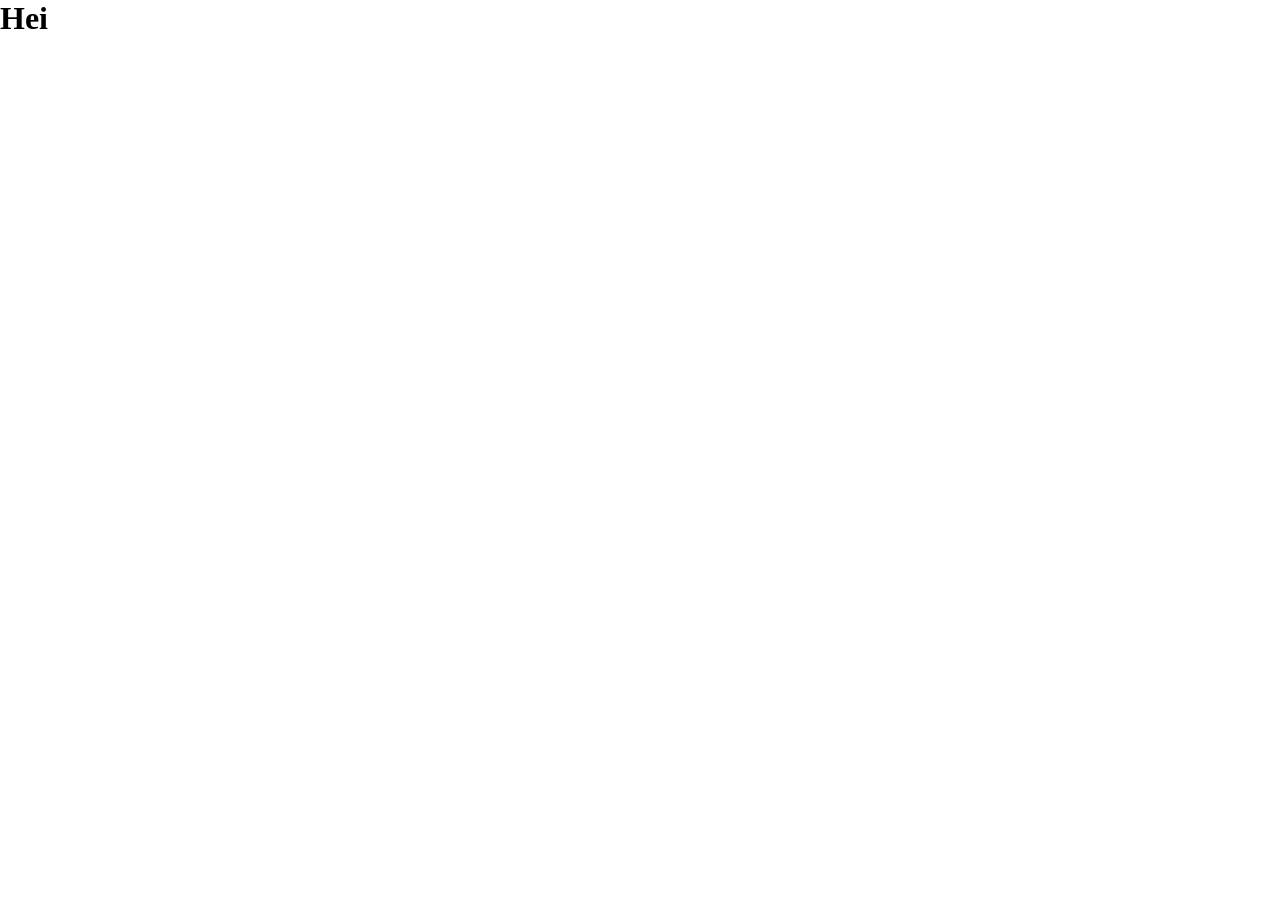
==== index.html @ 4b33e124 "humble beginnings" ====
<!DOCTYPE html>
<html lang="en">

<head>
    <meta charset="UTF-8">
    <meta name="viewport" content="width=device-width, initial-scale=1.0">
    <title>Document</title>

    <link rel="stylesheet" href="style.css">
</head>

<body>
    <h1>Hei</h1>

    <script src="Index-script.js"></script>
</body>

</html>
---- style.css ----
* {
    margin: 0;
    padding: 0;
    box-sizing: border-box;
}

img {
    width: 100%;
    display: block;
}
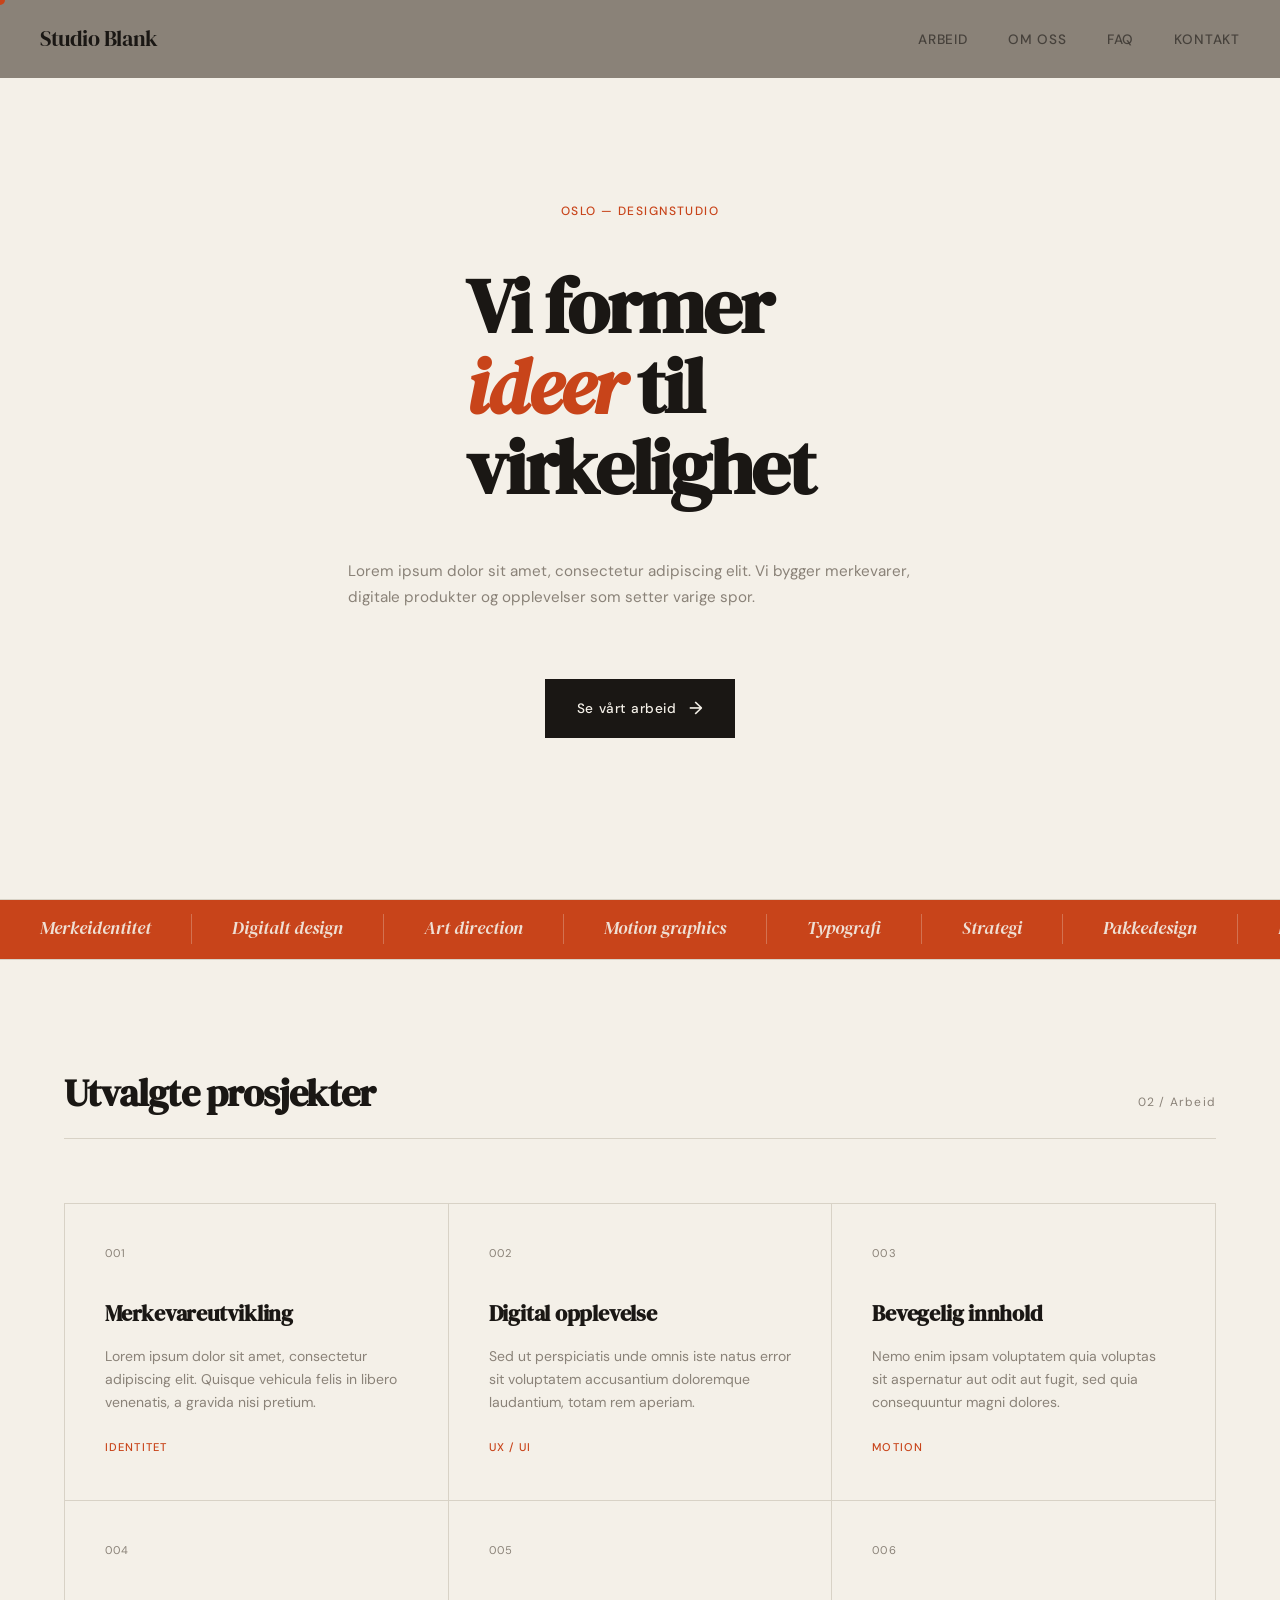
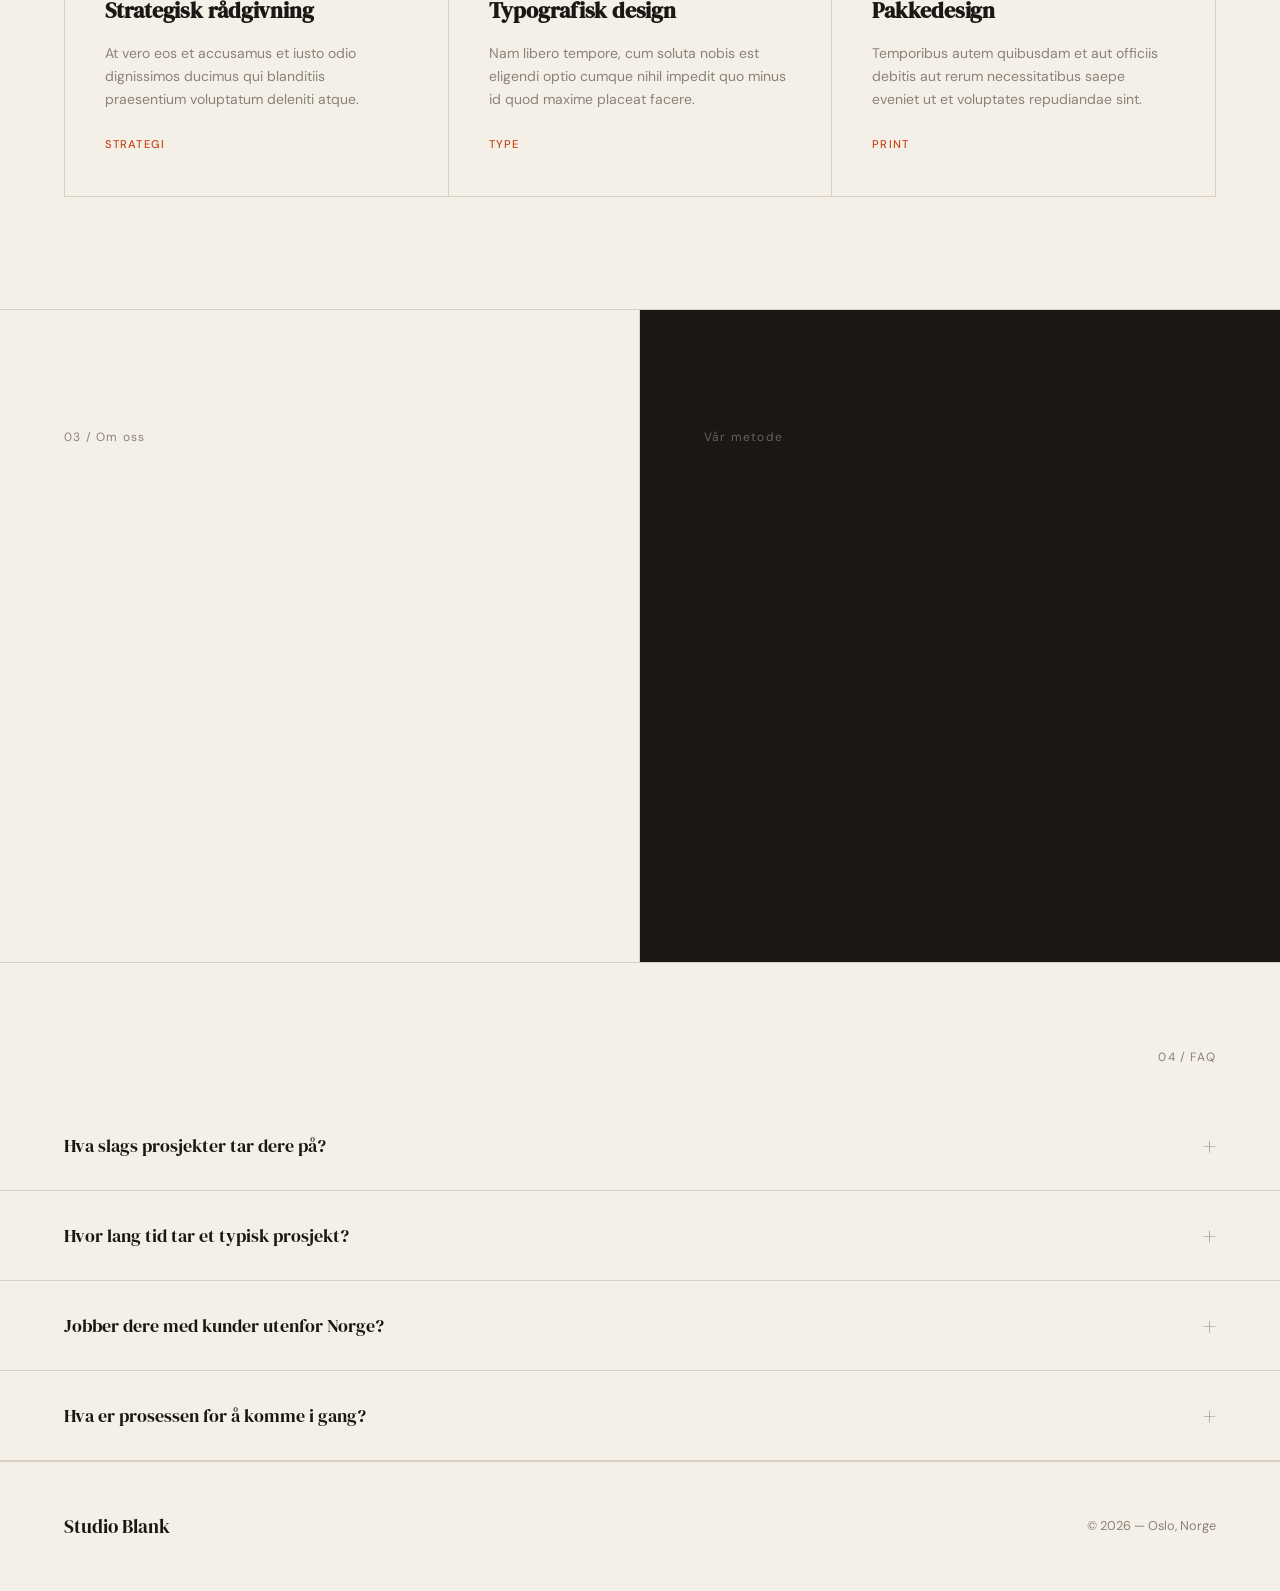
==== commit b0699edc: "." ====
--- a/index.html
+++ b/index.html
@@ -1,18 +1,686 @@
 <!DOCTYPE html>
-<html lang="en">
+<html lang="no">
 
 <head>
     <meta charset="UTF-8">
     <meta name="viewport" content="width=device-width, initial-scale=1.0">
-    <title>Document</title>
-
-    <link rel="stylesheet" href="style.css">
+    <title>Studio Blank</title>
+    <link
+        href="https://fonts.googleapis.com/css2?family=DM+Serif+Display:ital@0;1&family=DM+Sans:wght@300;400;500&display=swap"
+        rel="stylesheet">
+    <style>
+        *,
+        *::before,
+        *::after {
+            box-sizing: border-box;
+            margin: 0;
+            padding: 0;
+        }
+
+        :root {
+            --ink: #1a1714;
+            --paper: #f4f0e8;
+            --accent: #c8441a;
+            --muted: #8a8278;
+            --border: #d8d2c6;
+        }
+
+        html {
+            scroll-behavior: smooth;
+        }
+
+        body {
+            background: var(--paper);
+            color: var(--ink);
+            font-family: 'DM Sans', sans-serif;
+            font-size: 16px;
+            line-height: 1.7;
+            cursor: none;
+        }
+
+        /* peker*/
+        .peker {
+            position: fixed;
+            width: 10px;
+            height: 10px;
+            background: var(--accent);
+            border-radius: 50%;
+            pointer-events: none;
+            z-index: 9999;
+            transform: translate(-50%, -50%);
+            transition: transform 0.1s ease, width 0.2s ease, height 0.2s ease;
+        }
+
+        .peker.big {
+            width: 40px;
+            height: 40px;
+            background: none;
+            border: 2px solid var(--accent);
+        }
+
+        /* Nav */
+        nav {
+            position: fixed;
+            top: 0;
+            left: 0;
+            right: 0;
+            display: flex;
+            align-items: center;
+            justify-content: space-between;
+            padding: 20px 40px;
+            z-index: 100;
+            background-color: var(--muted);
+
+        }
+
+        .logo {
+            font-family: 'DM Serif Display', serif;
+            font-size: 1.4rem;
+            letter-spacing: -0.02em;
+            text-decoration: none;
+            color: var(--ink);
+        }
+
+        .nav-links {
+            display: flex;
+            gap: 2.5rem;
+            list-style: none;
+        }
+
+        .nav-links a {
+            text-decoration: none;
+            color: var(--ink);
+            font-size: 0.85rem;
+            font-weight: 500;
+            letter-spacing: 0.06em;
+            text-transform: uppercase;
+            opacity: 0.6;
+            transition: opacity 0.2s;
+        }
+
+        .nav-links a:hover {
+            opacity: 1;
+        }
+
+        /*hero*/
+        .hero {
+            min-height: 100vh;
+            display: flex;
+            align-items: center;
+            justify-content: center;
+            border-bottom: 1px solid var(--border);
+        }
+
+        .hero-txt {
+            padding-top: 40px;
+            display: flex;
+            flex-direction: column;
+            align-items: center;
+            min-width: 60%;
+            gap: 20px;
+        }
+
+        .hero-tag {
+            font-size: 0.75rem;
+            letter-spacing: 0.12em;
+            text-transform: uppercase;
+            color: var(--accent);
+            font-weight: 500;
+            margin-bottom: 1.5rem;
+        }
+
+
+        h1 {
+            font-family: 'DM Serif Display', serif;
+            font-size: clamp(3rem, 6vw, 5.5rem);
+            line-height: 1.05;
+            letter-spacing: -0.03em;
+            margin-bottom: 2rem;
+        }
+
+        h1 em {
+            font-style: italic;
+            color: var(--accent);
+        }
+
+        .hero-desc {
+            max-width: 60%;
+            color: var(--muted);
+            font-size: 0.95rem;
+            margin-bottom: 3rem;
+        }
+
+        .btn {
+            display: inline-flex;
+            align-items: center;
+            gap: 0.75rem;
+            background: var(--ink);
+            color: var(--paper);
+            text-decoration: none;
+            padding: 0.9rem 2rem;
+            font-size: 0.85rem;
+            font-weight: 500;
+            letter-spacing: 0.04em;
+            transition: background 0.2s, gap 0.2s;
+            width: fit-content;
+        }
+
+        .btn:hover {
+            background: var(--accent);
+            gap: 20px;
+
+        }
+
+        .btn-arrow {
+            font-size: 1.1rem;
+        }
+
+
+        .dot {
+            width: 6px;
+            height: 6px;
+            background: var(--paper);
+            border-radius: 50%;
+        }
+
+        #dotGrid {
+            display: none;
+        }
+
+        /* Marquee */
+        .marquee-wrap {
+            border-bottom: 1px solid var(--border);
+            overflow: hidden;
+            background: var(--accent);
+            padding: 0.9rem 0;
+        }
+
+        .marquee-track {
+            display: flex;
+            gap: 0;
+            animation: marquee 18s linear infinite;
+            white-space: nowrap;
+        }
+
+        .marquee-item {
+            font-family: 'DM Serif Display', serif;
+            font-style: italic;
+            font-size: 1.1rem;
+            color: var(--paper);
+            padding: 0 2.5rem;
+            border-right: 1px solid rgba(244, 240, 232, 0.3);
+            opacity: 0.9;
+        }
+
+        @keyframes marquee {
+            from {
+                transform: translateX(0);
+            }
+
+            to {
+                transform: translateX(-50%);
+            }
+        }
+
+        /* Work grid */
+        .section {
+            padding: 7rem 4rem;
+        }
+
+        .section-header {
+            display: flex;
+            align-items: baseline;
+            justify-content: space-between;
+            margin-bottom: 4rem;
+            border-bottom: 1px solid var(--border);
+            padding-bottom: 1.5rem;
+        }
+
+        h2 {
+            font-family: 'DM Serif Display', serif;
+            font-size: clamp(1.8rem, 3vw, 2.8rem);
+            letter-spacing: -0.02em;
+            line-height: 1.1;
+        }
+
+        .section-num {
+            font-size: 0.75rem;
+            color: var(--muted);
+            letter-spacing: 0.1em;
+        }
+
+        .work-grid {
+            display: grid;
+            grid-template-columns: repeat(3, 1fr);
+            gap: 0;
+            border-top: 1px solid var(--border);
+            border-left: 1px solid var(--border);
+        }
+
+        .work-card {
+            border-right: 1px solid var(--border);
+            border-bottom: 1px solid var(--border);
+            padding: 2.5rem;
+            transition: background 0.3s;
+            position: relative;
+            overflow: hidden;
+        }
+
+        .work-card::after {
+            content: '';
+            position: absolute;
+            bottom: 0;
+            left: 0;
+            right: 0;
+            height: 3px;
+            background: var(--accent);
+            transform: scaleX(0);
+            transform-origin: left;
+            transition: transform 0.3s ease;
+        }
+
+        .work-card:hover {
+            background: white;
+        }
+
+        .work-card:hover::after {
+            transform: scaleX(1);
+        }
+
+        .card-num {
+            font-size: 0.7rem;
+            color: var(--muted);
+            letter-spacing: 0.1em;
+            margin-bottom: 2rem;
+            text-transform: uppercase;
+        }
+
+        .card-title {
+            font-family: 'DM Serif Display', serif;
+            font-size: 1.4rem;
+            letter-spacing: -0.01em;
+            margin-bottom: 0.75rem;
+        }
+
+        .card-body {
+            font-size: 0.875rem;
+            color: var(--muted);
+            line-height: 1.65;
+        }
+
+        .card-tag {
+            display: inline-block;
+            margin-top: 1.5rem;
+            font-size: 0.7rem;
+            letter-spacing: 0.1em;
+            text-transform: uppercase;
+            color: var(--accent);
+            font-weight: 500;
+        }
+
+        /* About split */
+        .about {
+            display: grid;
+            grid-template-columns: 1fr 1fr;
+            border-top: 1px solid var(--border);
+        }
+
+        .about-left {
+            padding: 7rem 4rem;
+            border-right: 1px solid var(--border);
+        }
+
+        .about-right {
+            padding: 7rem 4rem;
+            background: var(--ink);
+            color: var(--paper);
+        }
+
+        .about-right h2 {
+            color: var(--paper);
+        }
+
+        .about-text {
+            margin-top: 2rem;
+            font-size: 0.95rem;
+            color: var(--muted);
+            max-width: 420px;
+        }
+
+        .about-right .about-text {
+            color: rgba(244, 240, 232, 0.55);
+        }
+
+        .stat-row {
+            display: flex;
+            gap: 3rem;
+            margin-top: 3.5rem;
+        }
+
+        .stat-val {
+            font-family: 'DM Serif Display', serif;
+            font-size: 3rem;
+            letter-spacing: -0.03em;
+            line-height: 1;
+            color: var(--accent);
+        }
+
+        .stat-label {
+            font-size: 0.75rem;
+            letter-spacing: 0.08em;
+            text-transform: uppercase;
+            color: var(--muted);
+            margin-top: 0.4rem;
+        }
+
+        /* Accordion */
+        .faq {
+            border-top: 1px solid var(--border);
+        }
+
+        .faq-item {
+            border-bottom: 1px solid var(--border);
+            overflow: hidden;
+        }
+
+        .faq-q {
+            width: 100%;
+            background: none;
+            border: none;
+            padding: 1.75rem 4rem;
+            display: flex;
+            justify-content: space-between;
+            align-items: center;
+            font-family: 'DM Serif Display', serif;
+            font-size: 1.15rem;
+            cursor: none;
+            text-align: left;
+            color: var(--ink);
+            transition: color 0.2s;
+        }
+
+        .faq-q:hover {
+            color: var(--accent);
+        }
+
+        .faq-icon {
+            font-size: 1.5rem;
+            font-weight: 300;
+            transition: transform 0.3s ease, color 0.2s;
+            color: var(--muted);
+            flex-shrink: 0;
+        }
+
+        .faq-item.open .faq-icon {
+            transform: rotate(45deg);
+            color: var(--accent);
+        }
+
+        .faq-a {
+            max-height: 0;
+            overflow: hidden;
+            transition: max-height 0.4s ease;
+        }
+
+        .faq-item.open .faq-a {
+            max-height: 200px;
+        }
+
+        .faq-a-inner {
+            padding: 0 4rem 2rem;
+            font-size: 0.9rem;
+            color: var(--muted);
+            max-width: 640px;
+        }
+
+        /* Footer */
+        footer {
+            border-top: 1px solid var(--border);
+            padding: 3rem 4rem;
+            display: flex;
+            justify-content: space-between;
+            align-items: center;
+        }
+
+        .footer-logo {
+            font-family: 'DM Serif Display', serif;
+            font-size: 1.2rem;
+            color: var(--ink);
+        }
+
+        .footer-copy {
+            font-size: 0.8rem;
+            color: var(--muted);
+        }
+
+        /* Fade in on scroll */
+        .reveal {
+            opacity: 0;
+            transform: translateY(24px);
+            transition: opacity 0.7s ease, transform 0.7s ease;
+        }
+
+        .reveal.visible {
+            opacity: 1;
+            transform: none;
+        }
+    </style>
 </head>
 
 <body>
-    <h1>Hei</h1>
-
-    <script src="Index-script.js"></script>
+
+    <div class="peker" id="peker-id"></div>
+
+    <nav>
+        <a href="#" class="logo">Studio Blank</a>
+        <ul class="nav-links">
+            <li><a href="#work">Arbeid</a></li>
+            <li><a href="#about">Om oss</a></li>
+            <li><a href="#faq">FAQ</a></li>
+            <li><a href="#contact">Kontakt</a></li>
+        </ul>
+    </nav>
+
+    <!-- Hero -->
+    <section class="hero">
+        <div class="hero-txt">
+            <p class="hero-tag">Oslo — Designstudio</p>
+            <h1 id="heroh1">Vi former<br><em>ideer</em> til<br>virkelighet</h1>
+            <p class="hero-desc">Lorem ipsum dolor sit amet, consectetur adipiscing elit. Vi bygger merkevarer, digitale
+                produkter og opplevelser som setter varige spor.</p>
+            <a href="#work" class="btn">Se vårt arbeid <span class="btn-arrow">→</span></a>
+        </div>
+
+
+        <div id="dotGrid"></div>
+
+
+
+    </section>
+
+    <!-- Marquee -->
+    <div class="marquee-wrap">
+        <div class="marquee-track" id="marquee"></div>
+    </div>
+
+    <!-- Work -->
+    <section class="section" id="work">
+        <div class="section-header reveal">
+            <h2>Utvalgte prosjekter</h2>
+            <span class="section-num">02 / Arbeid</span>
+        </div>
+        <div class="work-grid">
+            <div class="work-card reveal">
+                <p class="card-num">001</p>
+                <h3 class="card-title">Merkevareutvikling</h3>
+                <p class="card-body">Lorem ipsum dolor sit amet, consectetur adipiscing elit. Quisque vehicula felis in
+                    libero venenatis, a gravida nisi pretium.</p>
+                <span class="card-tag">Identitet</span>
+            </div>
+            <div class="work-card reveal">
+                <p class="card-num">002</p>
+                <h3 class="card-title">Digital opplevelse</h3>
+                <p class="card-body">Sed ut perspiciatis unde omnis iste natus error sit voluptatem accusantium
+                    doloremque laudantium, totam rem aperiam.</p>
+                <span class="card-tag">UX / UI</span>
+            </div>
+            <div class="work-card reveal">
+                <p class="card-num">003</p>
+                <h3 class="card-title">Bevegelig innhold</h3>
+                <p class="card-body">Nemo enim ipsam voluptatem quia voluptas sit aspernatur aut odit aut fugit, sed
+                    quia consequuntur magni dolores.</p>
+                <span class="card-tag">Motion</span>
+            </div>
+            <div class="work-card reveal">
+                <p class="card-num">004</p>
+                <h3 class="card-title">Strategisk rådgivning</h3>
+                <p class="card-body">At vero eos et accusamus et iusto odio dignissimos ducimus qui blanditiis
+                    praesentium voluptatum deleniti atque.</p>
+                <span class="card-tag">Strategi</span>
+            </div>
+            <div class="work-card reveal">
+                <p class="card-num">005</p>
+                <h3 class="card-title">Typografisk design</h3>
+                <p class="card-body">Nam libero tempore, cum soluta nobis est eligendi optio cumque nihil impedit quo
+                    minus id quod maxime placeat facere.</p>
+                <span class="card-tag">Type</span>
+            </div>
+            <div class="work-card reveal">
+                <p class="card-num">006</p>
+                <h3 class="card-title">Pakkedesign</h3>
+                <p class="card-body">Temporibus autem quibusdam et aut officiis debitis aut rerum necessitatibus saepe
+                    eveniet ut et voluptates repudiandae sint.</p>
+                <span class="card-tag">Print</span>
+            </div>
+        </div>
+    </section>
+
+    <!-- About -->
+    <section class="about" id="about">
+        <div class="about-left">
+            <span class="section-num">03 / Om oss</span>
+            <h2 class="reveal" style="margin-top:1.5rem">Et studio bygget på nysgjerrighet</h2>
+            <p class="about-text reveal">Lorem ipsum dolor sit amet, consectetur adipiscing elit, sed do eiusmod tempor
+                incididunt ut labore et dolore magna aliqua. Ut enim ad minim veniam, quis nostrud exercitation ullamco
+                laboris nisi ut aliquip ex ea commodo consequat.</p>
+            <div class="stat-row reveal">
+                <div>
+                    <div class="stat-val">12+</div>
+                    <div class="stat-label">År i bransjen</div>
+                </div>
+                <div>
+                    <div class="stat-val">84</div>
+                    <div class="stat-label">Prosjekter</div>
+                </div>
+                <div>
+                    <div class="stat-val">6</div>
+                    <div class="stat-label">Priser</div>
+                </div>
+            </div>
+        </div>
+        <div class="about-right">
+            <span class="section-num" style="color:rgba(244,240,232,0.35)">Vår metode</span>
+            <h2 class="reveal" style="margin-top:1.5rem">Vi lytter<br>før vi <em style="color:var(--accent)">tegner</em>
+            </h2>
+            <p class="about-text reveal">Duis aute irure dolor in reprehenderit in voluptate velit esse cillum dolore eu
+                fugiat nulla pariatur. Excepteur sint occaecat cupidatat non proident, sunt in culpa qui officia
+                deserunt mollit anim id est laborum.</p>
+        </div>
+    </section>
+
+    <!-- FAQ -->
+    <section id="faq" class="faq">
+        <div style="padding:4rem 4rem 0; display:flex; justify-content:space-between; align-items:baseline;">
+            <h2 class="reveal">Vanlige spørsmål</h2>
+            <span class="section-num">04 / FAQ</span>
+        </div>
+        <div class="faq-item" style="margin-top:2rem">
+            <button class="faq-q">Hva slags prosjekter tar dere på? <span class="faq-icon">+</span></button>
+            <div class="faq-a">
+                <div class="faq-a-inner">Lorem ipsum dolor sit amet, consectetur adipiscing elit. Vi jobber primært med
+                    merkevarer, digitale produkter og kommunikasjonsdesign for ambisiøse aktører i alle bransjer.</div>
+            </div>
+        </div>
+        <div class="faq-item">
+            <button class="faq-q">Hvor lang tid tar et typisk prosjekt? <span class="faq-icon">+</span></button>
+            <div class="faq-a">
+                <div class="faq-a-inner">Sed ut perspiciatis unde omnis iste natus error sit voluptatem. Et prosjekt
+                    varierer fra 4 uker for mindre oppdrag til 6 måneder for større merkevare- eller produktutviklinger.
+                </div>
+            </div>
+        </div>
+        <div class="faq-item">
+            <button class="faq-q">Jobber dere med kunder utenfor Norge? <span class="faq-icon">+</span></button>
+            <div class="faq-a">
+                <div class="faq-a-inner">Nemo enim ipsam voluptatem quia voluptas sit aspernatur. Ja, vi har erfaring
+                    med internasjonale kunder og jobber gjerne på tvers av landegrenser – primært på engelsk.</div>
+            </div>
+        </div>
+        <div class="faq-item">
+            <button class="faq-q">Hva er prosessen for å komme i gang? <span class="faq-icon">+</span></button>
+            <div class="faq-a">
+                <div class="faq-a-inner">At vero eos et accusamus et iusto odio dignissimos. Vi starter alltid med et
+                    uformelt innledende møte, deretter en briefingsrunde, og legger frem et tilbud basert på omfang og
+                    behov.</div>
+            </div>
+        </div>
+    </section>
+
+    <!-- Footer -->
+    <footer id="contact">
+        <span class="footer-logo">Studio Blank</span>
+        <span class="footer-copy">© 2026 — Oslo, Norge</span>
+    </footer>
+
+    <script>
+        const peker = document.getElementById('peker-id');
+        document.addEventListener('mousemove', e => {
+            peker.style.left = e.clientX + 'px';
+            peker.style.top = e.clientY + 'px';
+        });
+        document.querySelectorAll('a, button, .work-card').forEach(el => {
+            el.addEventListener('mouseenter', () => peker.classList.add('big'));
+            el.addEventListener('mouseleave', () => peker.classList.remove('big'));
+        });
+
+        // Dot grid
+        const grid = document.getElementById('dotGrid');
+        for (let i = 0; i < 144; i++) {
+            const d = document.createElement('div');
+            d.className = 'dot';
+            grid.appendChild(d);
+        }
+
+        // Marquee
+        const items = ['Merkeidentitet', 'Digitalt design', 'Art direction', 'Motion graphics', 'Typografi', 'Strategi', 'Pakkedesign', 'Editorial'];
+        const track = document.getElementById('marquee');
+        [...items, ...items].forEach(t => {
+            const s = document.createElement('span');
+            s.className = 'marquee-item';
+            s.textContent = t;
+            track.appendChild(s);
+        });
+
+        // Scroll reveal
+        const obs = new IntersectionObserver(entries => {
+            entries.forEach((e, i) => {
+                if (e.isIntersecting) {
+                    setTimeout(() => e.target.classList.add('visible'), i * 80);
+                }
+            });
+        }, { threshold: 0.12 });
+        document.querySelectorAll('.reveal').forEach(el => obs.observe(el));
+
+        // FAQ accordion
+        document.querySelectorAll('.faq-q').forEach(btn => {
+            btn.addEventListener('click', () => {
+                const item = btn.closest('.faq-item');
+                const isOpen = item.classList.contains('open');
+                document.querySelectorAll('.faq-item.open').forEach(i => i.classList.remove('open'));
+                if (!isOpen) item.classList.add('open');
+            });
+        });
+    </script>
 </body>
 
 </html>
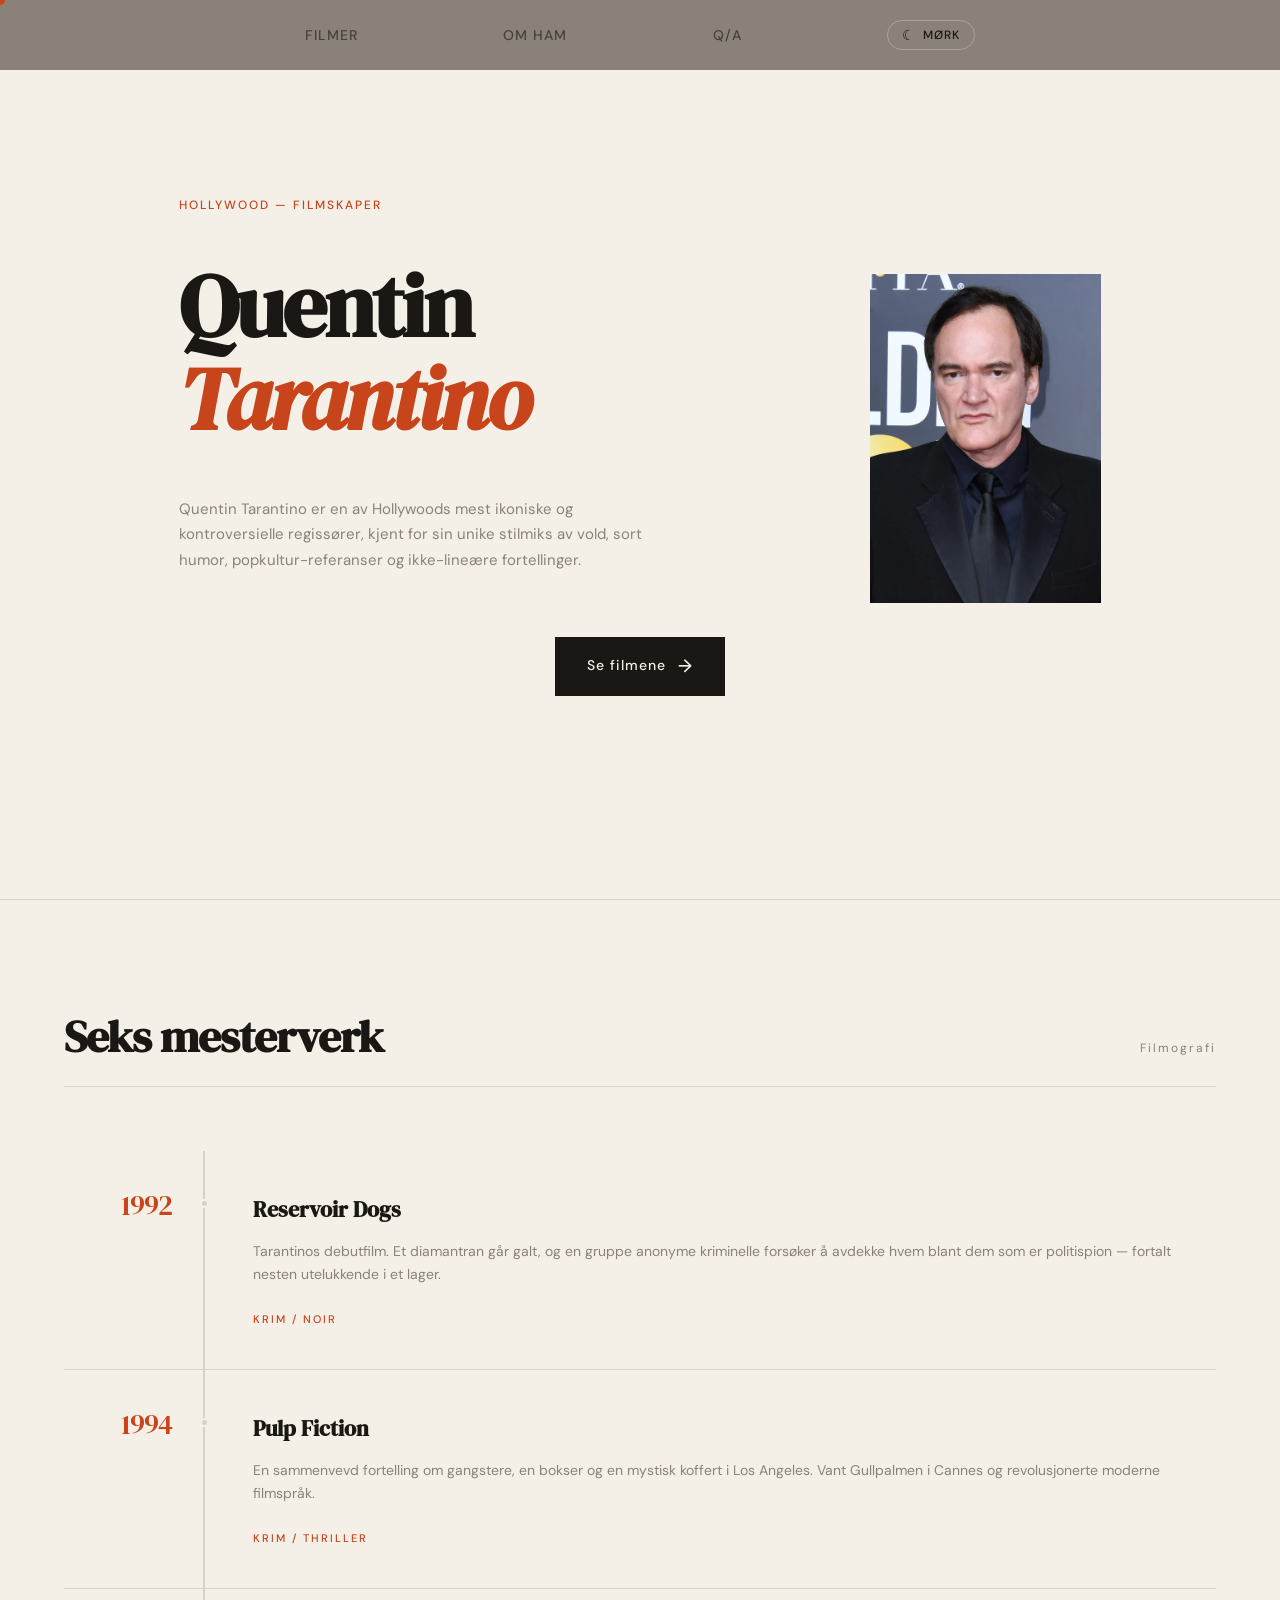
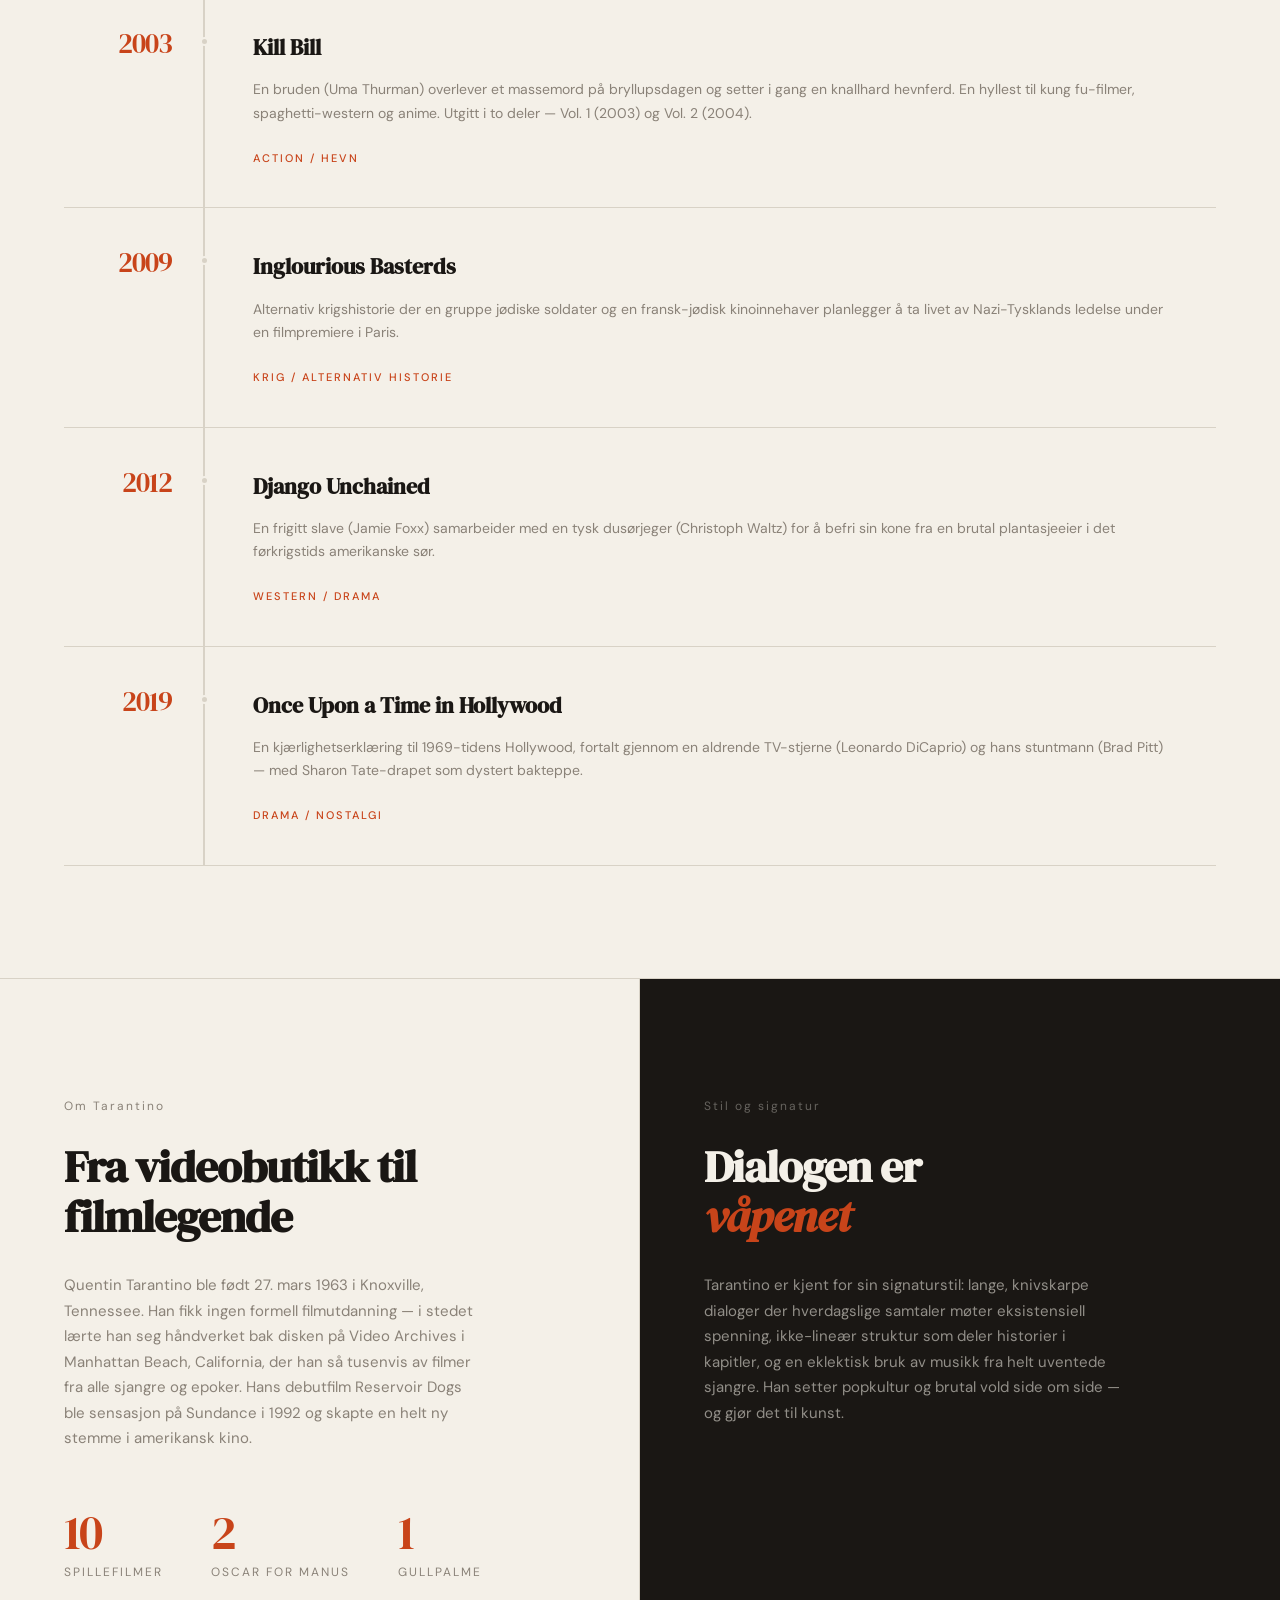
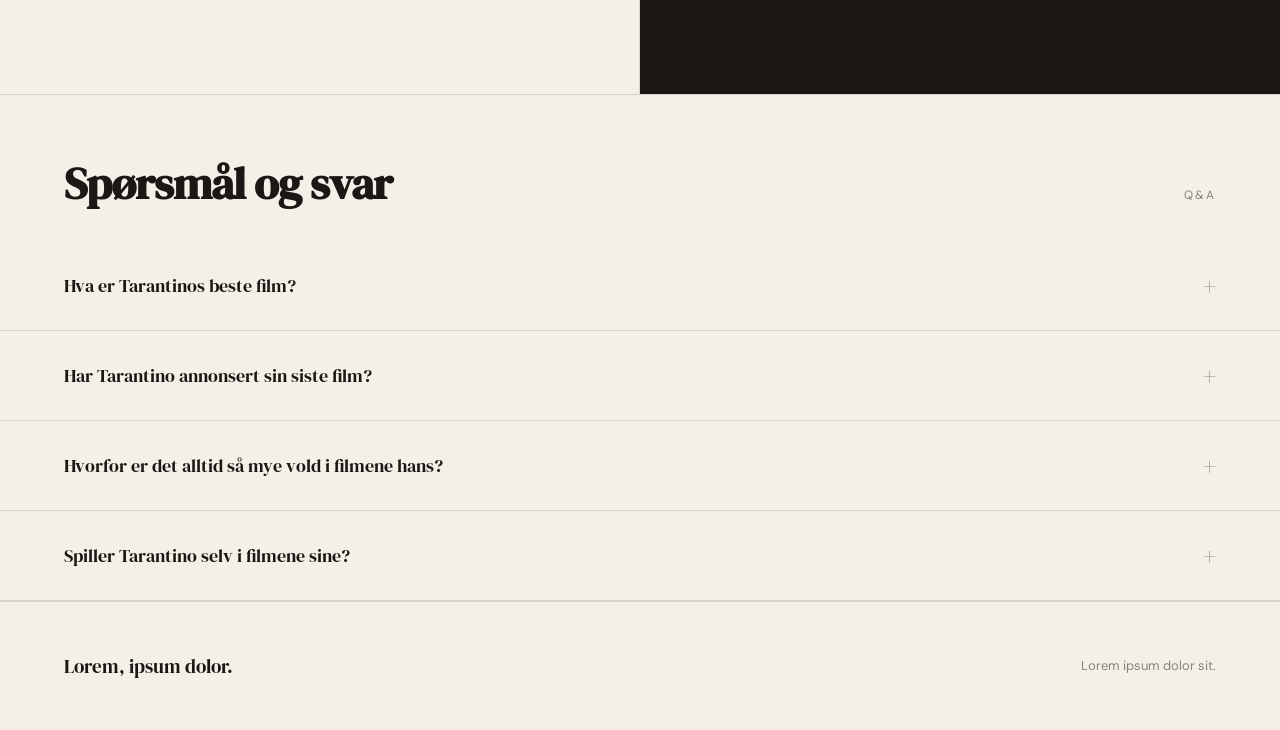
==== commit 5e666b14: "." ====
--- a/index.html
+++ b/index.html
@@ -1,10 +1,10 @@
 <!DOCTYPE html>
-<html lang="no">
+<html lang="no" data-theme="light">
 
 <head>
     <meta charset="UTF-8">
     <meta name="viewport" content="width=device-width, initial-scale=1.0">
-    <title>Studio Blank</title>
+    <title>Quentin Tarantino</title>
     <link
         href="https://fonts.googleapis.com/css2?family=DM+Serif+Display:ital@0;1&family=DM+Sans:wght@300;400;500&display=swap"
         rel="stylesheet">
@@ -23,6 +23,18 @@
             --accent: #c8441a;
             --muted: #8a8278;
             --border: #d8d2c6;
+            --card-hover: #ffffff;
+            --nav-bg: #8a8278;
+        }
+
+        [data-theme="dark"] {
+            --ink: #f4f0e8;
+            --paper: #0f0d0b;
+            --accent: #e05a2b;
+            --muted: #6b6560;
+            --border: #2a2520;
+            --card-hover: #1a1714;
+            --nav-bg: #1a1614;
         }
 
         html {
@@ -36,9 +48,9 @@
             font-size: 16px;
             line-height: 1.7;
             cursor: none;
-        }
-
-        /* peker*/
+            transition: background 0.4s ease, color 0.4s ease;
+        }
+
         .peker {
             position: fixed;
             width: 10px;
@@ -48,7 +60,7 @@
             pointer-events: none;
             z-index: 9999;
             transform: translate(-50%, -50%);
-            transition: transform 0.1s ease, width 0.2s ease, height 0.2s ease;
+            transition: width 0.2s ease, height 0.2s ease;
         }
 
         .peker.big {
@@ -58,7 +70,6 @@
             border: 2px solid var(--accent);
         }
 
-        /* Nav */
         nav {
             position: fixed;
             top: 0;
@@ -66,202 +77,202 @@
             right: 0;
             display: flex;
             align-items: center;
-            justify-content: space-between;
+            justify-content: center;
             padding: 20px 40px;
             z-index: 100;
-            background-color: var(--muted);
-
-        }
-
-        .logo {
-            font-family: 'DM Serif Display', serif;
-            font-size: 1.4rem;
-            letter-spacing: -0.02em;
-            text-decoration: none;
-            color: var(--ink);
+            background-color: var(--nav-bg);
+            transition: background-color 0.4s ease;
         }
 
         .nav-links {
             display: flex;
-            gap: 2.5rem;
+            justify-content: space-evenly;
             list-style: none;
+            align-items: center;
+            width: 80%;
         }
 
         .nav-links a {
             text-decoration: none;
             color: var(--ink);
-            font-size: 0.85rem;
+            font-size: 14px;
             font-weight: 500;
-            letter-spacing: 0.06em;
+            letter-spacing: 1px;
             text-transform: uppercase;
             opacity: 0.6;
-            transition: opacity 0.2s;
+            transition: opacity 0.2s, color 0.4s;
         }
 
         .nav-links a:hover {
             opacity: 1;
         }
 
-        /*hero*/
+        .theme-btn {
+            background: none;
+            border: 1px solid rgba(255, 255, 255, 0.25);
+            border-radius: 999px;
+            padding: 6px 14px;
+            display: flex;
+            align-items: center;
+            gap: 7px;
+            cursor: none;
+            font-family: 'DM Sans', sans-serif;
+            font-size: 12px;
+            font-weight: 500;
+            letter-spacing: 1px;
+            text-transform: uppercase;
+            color: var(--ink);
+            transition: border-color 0.2s, background 0.2s, color 0.4s;
+            white-space: nowrap;
+        }
+
+        .theme-btn:hover {
+            background: rgba(255, 255, 255, 0.12);
+            border-color: rgba(255, 255, 255, 0.5);
+        }
+
+        .theme-btn .icon {
+            font-size: 14px;
+            line-height: 1;
+        }
+
         .hero {
             min-height: 100vh;
             display: flex;
             align-items: center;
+            flex-direction: column;
             justify-content: center;
             border-bottom: 1px solid var(--border);
+            transition: border-color 0.4s;
+        }
+
+        #txtbilde {
+            display: flex;
+            justify-content: space-evenly;
+            align-items: center;
+            width: 100%;
+            padding: 0 64px;
+        }
+
+        #tarantino {
+            max-width: 20%;
+            margin-top: 100px;
         }
 
         .hero-txt {
             padding-top: 40px;
             display: flex;
             flex-direction: column;
-            align-items: center;
-            min-width: 60%;
+            align-items: flex-start;
+            width: 50%;
             gap: 20px;
         }
 
         .hero-tag {
-            font-size: 0.75rem;
-            letter-spacing: 0.12em;
+            font-size: 12px;
+            letter-spacing: 2px;
             text-transform: uppercase;
             color: var(--accent);
             font-weight: 500;
-            margin-bottom: 1.5rem;
-        }
-
+            margin-bottom: 24px;
+        }
 
         h1 {
             font-family: 'DM Serif Display', serif;
-            font-size: clamp(3rem, 6vw, 5.5rem);
+            font-size: 88px;
             line-height: 1.05;
-            letter-spacing: -0.03em;
-            margin-bottom: 2rem;
-        }
-
-        h1 em {
+            letter-spacing: -3px;
+            margin-bottom: 32px;
+        }
+
+        h1 .italic {
             font-style: italic;
             color: var(--accent);
         }
 
         .hero-desc {
-            max-width: 60%;
             color: var(--muted);
-            font-size: 0.95rem;
-            margin-bottom: 3rem;
+            font-size: 15px;
+            margin-bottom: 48px;
+            max-width: 480px;
         }
 
         .btn {
             display: inline-flex;
             align-items: center;
-            gap: 0.75rem;
+            gap: 12px;
             background: var(--ink);
             color: var(--paper);
             text-decoration: none;
-            padding: 0.9rem 2rem;
-            font-size: 0.85rem;
+            padding: 14px 32px;
+            font-size: 14px;
             font-weight: 500;
-            letter-spacing: 0.04em;
-            transition: background 0.2s, gap 0.2s;
+            letter-spacing: 1px;
+            transition: background 0.2s, gap 0.2s, color 0.4s;
             width: fit-content;
+            margin-top: 16px;
+            margin-bottom: 48px;
         }
 
         .btn:hover {
             background: var(--accent);
             gap: 20px;
-
         }
 
         .btn-arrow {
-            font-size: 1.1rem;
-        }
-
-
-        .dot {
-            width: 6px;
-            height: 6px;
-            background: var(--paper);
-            border-radius: 50%;
-        }
-
-        #dotGrid {
-            display: none;
-        }
-
-        /* Marquee */
-        .marquee-wrap {
-            border-bottom: 1px solid var(--border);
-            overflow: hidden;
-            background: var(--accent);
-            padding: 0.9rem 0;
-        }
-
-        .marquee-track {
-            display: flex;
-            gap: 0;
-            animation: marquee 18s linear infinite;
-            white-space: nowrap;
-        }
-
-        .marquee-item {
-            font-family: 'DM Serif Display', serif;
-            font-style: italic;
-            font-size: 1.1rem;
-            color: var(--paper);
-            padding: 0 2.5rem;
-            border-right: 1px solid rgba(244, 240, 232, 0.3);
-            opacity: 0.9;
-        }
-
-        @keyframes marquee {
-            from {
-                transform: translateX(0);
-            }
-
-            to {
-                transform: translateX(-50%);
-            }
-        }
-
-        /* Work grid */
+            font-size: 18px;
+        }
+
         .section {
-            padding: 7rem 4rem;
+            padding: 112px 64px;
         }
 
         .section-header {
             display: flex;
             align-items: baseline;
             justify-content: space-between;
-            margin-bottom: 4rem;
+            margin-bottom: 64px;
             border-bottom: 1px solid var(--border);
-            padding-bottom: 1.5rem;
+            padding-bottom: 24px;
+            transition: border-color 0.4s;
         }
 
         h2 {
             font-family: 'DM Serif Display', serif;
-            font-size: clamp(1.8rem, 3vw, 2.8rem);
-            letter-spacing: -0.02em;
+            font-size: 45px;
+            letter-spacing: -1px;
             line-height: 1.1;
         }
 
         .section-num {
-            font-size: 0.75rem;
+            font-size: 12px;
             color: var(--muted);
-            letter-spacing: 0.1em;
-        }
-
-        .work-grid {
+            letter-spacing: 2px;
+            transition: color 0.4s;
+        }
+
+        .timeline {
+            position: relative;
+            display: flex;
+            flex-direction: column;
+        }
+
+        .timeline::before {
+            content: '';
+            position: absolute;
+            left: 139px;
+            top: 0;
+            bottom: 0;
+            width: 1px;
+            background: var(--border);
+            transition: background 0.4s;
+        }
+
+        .work-card {
             display: grid;
-            grid-template-columns: repeat(3, 1fr);
-            gap: 0;
-            border-top: 1px solid var(--border);
-            border-left: 1px solid var(--border);
-        }
-
-        .work-card {
-            border-right: 1px solid var(--border);
+            grid-template-columns: 140px 1fr;
             border-bottom: 1px solid var(--border);
-            padding: 2.5rem;
-            transition: background 0.3s;
+            transition: background 0.3s, border-color 0.4s;
             position: relative;
             overflow: hidden;
         }
@@ -269,80 +280,125 @@
         .work-card::after {
             content: '';
             position: absolute;
+            top: 0;
+            left: 0;
             bottom: 0;
-            left: 0;
-            right: 0;
-            height: 3px;
+            width: 3px;
             background: var(--accent);
-            transform: scaleX(0);
-            transform-origin: left;
-            transition: transform 0.3s ease;
+            transform: scaleY(0);
+            transform-origin: top;
+            transition: transform 0.35s ease;
         }
 
         .work-card:hover {
-            background: white;
+            background: var(--card-hover);
         }
 
         .work-card:hover::after {
-            transform: scaleX(1);
-        }
-
-        .card-num {
-            font-size: 0.7rem;
-            color: var(--muted);
-            letter-spacing: 0.1em;
-            margin-bottom: 2rem;
-            text-transform: uppercase;
+            transform: scaleY(1);
+        }
+
+        .card-year-col {
+            padding: 40px 32px 40px 0;
+            display: flex;
+            flex-direction: column;
+            align-items: flex-end;
+            justify-content: flex-start;
+            position: relative;
+        }
+
+        .card-year-col::after {
+            content: '';
+            position: absolute;
+            right: -5px;
+            top: 48px;
+            width: 9px;
+            height: 9px;
+            border-radius: 50%;
+            background: var(--border);
+            border: 2px solid var(--paper);
+            transition: background 0.3s, border-color 0.4s;
+        }
+
+        .work-card:hover .card-year-col::after {
+            background: var(--accent);
+        }
+
+        .work-img {
+            height: 500px;
+            width: 100%;
+            display: none;
+            padding: 10px;
+            object-fit: cover;
+        }
+
+        .card-content {
+            padding: 40px 40px 40px 48px;
+            border-left: 1px solid var(--border);
+            transition: border-color 0.4s;
+            display: flex;
+            flex-direction: column;
+        }
+
+        .card-year {
+            font-family: 'DM Serif Display', serif;
+            font-size: 28px;
+            color: var(--accent);
+            letter-spacing: -1px;
+            line-height: 1;
         }
 
         .card-title {
             font-family: 'DM Serif Display', serif;
-            font-size: 1.4rem;
-            letter-spacing: -0.01em;
-            margin-bottom: 0.75rem;
+            font-size: 22px;
+            letter-spacing: 0px;
+            margin-bottom: 12px;
         }
 
         .card-body {
-            font-size: 0.875rem;
+            font-size: 14px;
             color: var(--muted);
             line-height: 1.65;
         }
 
         .card-tag {
             display: inline-block;
-            margin-top: 1.5rem;
-            font-size: 0.7rem;
-            letter-spacing: 0.1em;
+            margin-top: 24px;
+            font-size: 11px;
+            letter-spacing: 2px;
             text-transform: uppercase;
             color: var(--accent);
             font-weight: 500;
         }
 
-        /* About split */
         .about {
             display: grid;
             grid-template-columns: 1fr 1fr;
             border-top: 1px solid var(--border);
+            transition: border-color 0.4s;
         }
 
         .about-left {
-            padding: 7rem 4rem;
+            padding: 112px 64px;
             border-right: 1px solid var(--border);
+            transition: border-color 0.4s;
         }
 
         .about-right {
-            padding: 7rem 4rem;
+            padding: 112px 64px;
             background: var(--ink);
             color: var(--paper);
+            transition: background 0.4s, color 0.4s;
         }
 
         .about-right h2 {
             color: var(--paper);
+            transition: color 0.4s;
         }
 
         .about-text {
-            margin-top: 2rem;
-            font-size: 0.95rem;
+            margin-top: 32px;
+            font-size: 15px;
             color: var(--muted);
             max-width: 420px;
         }
@@ -351,48 +407,70 @@
             color: rgba(244, 240, 232, 0.55);
         }
 
+        [data-theme="dark"] .about-right {
+            background: #f4f0e8;
+            color: #1a1714;
+        }
+
+        [data-theme="dark"] .about-right h2 {
+            color: #1a1714;
+        }
+
+        [data-theme="dark"] .about-right .about-text {
+            color: rgba(26, 23, 20, 0.55);
+        }
+
+        [data-theme="dark"] .about-right .section-num {
+            color: rgba(26, 23, 20, 0.35);
+        }
+
+        [data-theme="dark"] .about-right span[style] {
+            color: #e05a2b !important;
+        }
+
         .stat-row {
             display: flex;
-            gap: 3rem;
-            margin-top: 3.5rem;
+            gap: 48px;
+            margin-top: 56px;
         }
 
         .stat-val {
             font-family: 'DM Serif Display', serif;
-            font-size: 3rem;
-            letter-spacing: -0.03em;
+            font-size: 48px;
+            letter-spacing: -2px;
             line-height: 1;
             color: var(--accent);
         }
 
         .stat-label {
-            font-size: 0.75rem;
-            letter-spacing: 0.08em;
+            font-size: 12px;
+            letter-spacing: 2px;
             text-transform: uppercase;
             color: var(--muted);
-            margin-top: 0.4rem;
-        }
-
-        /* Accordion */
+            margin-top: 6px;
+        }
+
         .faq {
             border-top: 1px solid var(--border);
+            transition: border-color 0.4s;
         }
 
         .faq-item {
             border-bottom: 1px solid var(--border);
             overflow: hidden;
+            transition: border-color 0.4s;
         }
 
         .faq-q {
             width: 100%;
             background: none;
             border: none;
-            padding: 1.75rem 4rem;
+            padding: 28px 64px;
             display: flex;
             justify-content: space-between;
             align-items: center;
             font-family: 'DM Serif Display', serif;
-            font-size: 1.15rem;
+            font-size: 18px;
             cursor: none;
             text-align: left;
             color: var(--ink);
@@ -404,7 +482,7 @@
         }
 
         .faq-icon {
-            font-size: 1.5rem;
+            font-size: 24px;
             font-weight: 300;
             transition: transform 0.3s ease, color 0.2s;
             color: var(--muted);
@@ -427,42 +505,173 @@
         }
 
         .faq-a-inner {
-            padding: 0 4rem 2rem;
-            font-size: 0.9rem;
+            padding: 0 64px 32px;
+            font-size: 14px;
             color: var(--muted);
             max-width: 640px;
         }
 
-        /* Footer */
         footer {
             border-top: 1px solid var(--border);
-            padding: 3rem 4rem;
+            padding: 48px 64px;
             display: flex;
             justify-content: space-between;
             align-items: center;
+            transition: border-color 0.4s;
         }
 
         .footer-logo {
             font-family: 'DM Serif Display', serif;
-            font-size: 1.2rem;
+            font-size: 19px;
             color: var(--ink);
+            transition: color 0.4s;
         }
 
         .footer-copy {
-            font-size: 0.8rem;
+            font-size: 13px;
             color: var(--muted);
-        }
-
-        /* Fade in on scroll */
-        .reveal {
-            opacity: 0;
-            transform: translateY(24px);
-            transition: opacity 0.7s ease, transform 0.7s ease;
-        }
-
-        .reveal.visible {
-            opacity: 1;
-            transform: none;
+            transition: color 0.4s;
+        }
+
+        @media (max-width: 900px) {
+            body {
+                cursor: auto;
+            }
+
+            .peker {
+                display: none;
+            }
+
+            nav {
+                padding: 16px 20px;
+            }
+
+            .nav-links {
+                gap: 16px;
+                width: 100%;
+            }
+
+            .nav-links li:not(:last-child) {
+                display: none;
+            }
+
+            #txtbilde {
+                flex-direction: column;
+                align-items: center;
+                padding: 0 24px;
+                gap: 32px;
+            }
+
+            #tarantino {
+                display: none;
+            }
+
+            .hero-txt {
+                width: 100%;
+                align-items: center;
+                text-align: center;
+                padding-top: 100px;
+            }
+
+            h1 {
+                font-size: 52px;
+            }
+
+            .hero-desc {
+                max-width: 100%;
+            }
+
+            .btn {
+                margin-bottom: 32px;
+            }
+
+            .section {
+                padding: 64px 24px;
+            }
+
+            .section-header {
+                flex-direction: column;
+                gap: 8px;
+                margin-bottom: 40px;
+            }
+
+            h2 {
+                font-size: 32px;
+            }
+
+            .timeline::before {
+                display: none;
+            }
+
+            .work-card {
+                grid-template-columns: 1fr;
+            }
+
+            .card-year-col {
+                padding: 24px 24px 0;
+                align-items: flex-start;
+            }
+
+            .card-year-col::after {
+                display: none;
+            }
+
+            .card-content {
+                padding: 12px 24px 32px;
+                border-left: none;
+                border-top: 1px solid var(--border);
+            }
+
+            .work-img {
+                height: 260px;
+            }
+
+            .about {
+                grid-template-columns: 1fr;
+            }
+
+            .about-left {
+                padding: 64px 24px;
+                border-right: none;
+                border-bottom: 1px solid var(--border);
+            }
+
+            .about-right {
+                padding: 64px 24px;
+            }
+
+            .about-text {
+                max-width: 100%;
+            }
+
+            .stat-row {
+                gap: 24px;
+                flex-wrap: wrap;
+            }
+
+            .stat-val {
+                font-size: 36px;
+            }
+
+            .faq-q {
+                padding: 20px 24px;
+                font-size: 16px;
+            }
+
+            .faq-a-inner {
+                padding: 0 24px 24px;
+            }
+
+            footer {
+                padding: 32px 24px;
+                flex-direction: column;
+                gap: 8px;
+                text-align: center;
+            }
+
+            .faq>div:first-child {
+                padding: 40px 24px 0 !important;
+            }
         }
     </style>
 </head>
@@ -472,164 +681,196 @@
     <div class="peker" id="peker-id"></div>
 
     <nav>
-        <a href="#" class="logo">Studio Blank</a>
         <ul class="nav-links">
-            <li><a href="#work">Arbeid</a></li>
-            <li><a href="#about">Om oss</a></li>
-            <li><a href="#faq">FAQ</a></li>
-            <li><a href="#contact">Kontakt</a></li>
+            <li><a href="#filmer">Filmer</a></li>
+            <li><a href="#about">Om ham</a></li>
+            <li><a href="#faq">Q/A</a></li>
+            <li>
+                <button class="theme-btn" id="themeBtn" aria-label="Bytt tema">
+                    <span class="icon" id="themeIcon">☽</span>
+                    <span id="themeLabel">Mørk</span>
+                </button>
+            </li>
         </ul>
     </nav>
 
-    <!-- Hero -->
     <section class="hero">
-        <div class="hero-txt">
-            <p class="hero-tag">Oslo — Designstudio</p>
-            <h1 id="heroh1">Vi former<br><em>ideer</em> til<br>virkelighet</h1>
-            <p class="hero-desc">Lorem ipsum dolor sit amet, consectetur adipiscing elit. Vi bygger merkevarer, digitale
-                produkter og opplevelser som setter varige spor.</p>
-            <a href="#work" class="btn">Se vårt arbeid <span class="btn-arrow">→</span></a>
+        <div id="txtbilde">
+            <div class="hero-txt">
+                <p class="hero-tag">Hollywood — Filmskaper</p>
+                <h1>Quentin<br><span class="italic">Tarantino</span></h1>
+                <p class="hero-desc">Quentin Tarantino er en av Hollywoods mest ikoniske og kontroversielle regissører,
+                    kjent for sin unike stilmiks av vold, sort humor, popkultur-referanser og ikke-lineære fortellinger.
+                </p>
+            </div>
+            <img src="bilder/Quentin-Tarantino-2020.webp" alt="Quentin Tarantino" id="tarantino">
         </div>
-
-
-        <div id="dotGrid"></div>
-
-
-
+        <a href="#filmer" class="btn">Se filmene <span class="btn-arrow">→</span></a>
     </section>
 
-    <!-- Marquee -->
-    <div class="marquee-wrap">
-        <div class="marquee-track" id="marquee"></div>
-    </div>
-
-    <!-- Work -->
-    <section class="section" id="work">
-        <div class="section-header reveal">
-            <h2>Utvalgte prosjekter</h2>
-            <span class="section-num">02 / Arbeid</span>
+    <section class="section" id="filmer">
+        <div class="section-header">
+            <h2>Seks mesterverk</h2>
+            <span class="section-num">Filmografi</span>
         </div>
-        <div class="work-grid">
-            <div class="work-card reveal">
-                <p class="card-num">001</p>
-                <h3 class="card-title">Merkevareutvikling</h3>
-                <p class="card-body">Lorem ipsum dolor sit amet, consectetur adipiscing elit. Quisque vehicula felis in
-                    libero venenatis, a gravida nisi pretium.</p>
-                <span class="card-tag">Identitet</span>
-            </div>
-            <div class="work-card reveal">
-                <p class="card-num">002</p>
-                <h3 class="card-title">Digital opplevelse</h3>
-                <p class="card-body">Sed ut perspiciatis unde omnis iste natus error sit voluptatem accusantium
-                    doloremque laudantium, totam rem aperiam.</p>
-                <span class="card-tag">UX / UI</span>
-            </div>
-            <div class="work-card reveal">
-                <p class="card-num">003</p>
-                <h3 class="card-title">Bevegelig innhold</h3>
-                <p class="card-body">Nemo enim ipsam voluptatem quia voluptas sit aspernatur aut odit aut fugit, sed
-                    quia consequuntur magni dolores.</p>
-                <span class="card-tag">Motion</span>
-            </div>
-            <div class="work-card reveal">
-                <p class="card-num">004</p>
-                <h3 class="card-title">Strategisk rådgivning</h3>
-                <p class="card-body">At vero eos et accusamus et iusto odio dignissimos ducimus qui blanditiis
-                    praesentium voluptatum deleniti atque.</p>
-                <span class="card-tag">Strategi</span>
-            </div>
-            <div class="work-card reveal">
-                <p class="card-num">005</p>
-                <h3 class="card-title">Typografisk design</h3>
-                <p class="card-body">Nam libero tempore, cum soluta nobis est eligendi optio cumque nihil impedit quo
-                    minus id quod maxime placeat facere.</p>
-                <span class="card-tag">Type</span>
-            </div>
-            <div class="work-card reveal">
-                <p class="card-num">006</p>
-                <h3 class="card-title">Pakkedesign</h3>
-                <p class="card-body">Temporibus autem quibusdam et aut officiis debitis aut rerum necessitatibus saepe
-                    eveniet ut et voluptates repudiandae sint.</p>
-                <span class="card-tag">Print</span>
+        <div class="timeline">
+            <div class="work-card">
+                <div class="card-year-col">
+                    <span class="card-year">1992</span>
+                </div>
+                <div class="card-content">
+                    <h3 class="card-title">Reservoir Dogs</h3>
+                    <p class="card-body">Tarantinos debutfilm. Et diamantran går galt, og en gruppe anonyme kriminelle
+                        forsøker å avdekke hvem blant dem som er politispion — fortalt nesten utelukkende i et lager.
+                    </p>
+                    <span class="card-tag">Krim / Noir</span>
+                    <img src="bilder/reservoir-dogs-4kuhd-viavision-tarantino-2.jpg" alt="" class="work-img">
+                </div>
+            </div>
+            <div class="work-card">
+                <div class="card-year-col">
+                    <span class="card-year">1994</span>
+                </div>
+                <div class="card-content">
+                    <h3 class="card-title">Pulp Fiction</h3>
+                    <p class="card-body">En sammenvevd fortelling om gangstere, en bokser og en mystisk koffert i Los
+                        Angeles. Vant Gullpalmen i Cannes og revolusjonerte moderne filmspråk.</p>
+                    <span class="card-tag">Krim / Thriller</span>
+                    <img src="bilder/Pulp-Fiction.mkv_snapshot_01.53.26_2022.12.07_21.05.13-scaled.jpg" alt=""
+                        class="work-img">
+                </div>
+            </div>
+            <div class="work-card">
+                <div class="card-year-col">
+                    <span class="card-year">2003</span>
+                </div>
+                <div class="card-content">
+                    <h3 class="card-title">Kill Bill</h3>
+                    <p class="card-body">En bruden (Uma Thurman) overlever et massemord på bryllupsdagen og setter i
+                        gang en knallhard hevnferd. En hyllest til kung fu-filmer, spaghetti-western og anime. Utgitt i
+                        to deler — Vol. 1 (2003) og Vol. 2 (2004).</p>
+                    <span class="card-tag">Action / Hevn</span>
+                    <img src="bilder/images.jpg" alt="" class="work-img">
+                </div>
+            </div>
+            <div class="work-card">
+                <div class="card-year-col">
+                    <span class="card-year">2009</span>
+                </div>
+                <div class="card-content">
+                    <h3 class="card-title">Inglourious Basterds</h3>
+                    <p class="card-body">Alternativ krigshistorie der en gruppe jødiske soldater og en fransk-jødisk
+                        kinoinnehaver planlegger å ta livet av Nazi-Tysklands ledelse under en filmpremiere i Paris.</p>
+                    <span class="card-tag">Krig / Alternativ historie</span>
+                    <img src="bilder/thumb-1920-1124676.jpg" alt="" class="work-img">
+                </div>
+            </div>
+            <div class="work-card">
+                <div class="card-year-col">
+                    <span class="card-year">2012</span>
+                </div>
+                <div class="card-content">
+                    <h3 class="card-title">Django Unchained</h3>
+                    <p class="card-body">En frigitt slave (Jamie Foxx) samarbeider med en tysk dusørjeger (Christoph
+                        Waltz) for å befri sin kone fra en brutal plantasjeeier i det førkrigstids amerikanske sør.</p>
+                    <span class="card-tag">Western / Drama</span>
+                    <img src="bilder/1468133148-dcdc91c47cce1f34b38ed0641f5e10f5ffb8e667_NO.webp" alt=""
+                        class="work-img">
+                </div>
+            </div>
+            <div class="work-card">
+                <div class="card-year-col">
+                    <span class="card-year">2019</span>
+                </div>
+                <div class="card-content">
+                    <h3 class="card-title">Once Upon a Time in Hollywood</h3>
+                    <p class="card-body">En kjærlighetserklæring til 1969-tidens Hollywood, fortalt gjennom en aldrende
+                        TV-stjerne (Leonardo DiCaprio) og hans stuntmann (Brad Pitt) — med Sharon Tate-drapet som
+                        dystert bakteppe.</p>
+                    <span class="card-tag">Drama / Nostalgi</span>
+                    <img src="bilder/28box-superJumbo.jpg" alt="" class="work-img">
+                </div>
             </div>
         </div>
     </section>
 
-    <!-- About -->
     <section class="about" id="about">
         <div class="about-left">
-            <span class="section-num">03 / Om oss</span>
-            <h2 class="reveal" style="margin-top:1.5rem">Et studio bygget på nysgjerrighet</h2>
-            <p class="about-text reveal">Lorem ipsum dolor sit amet, consectetur adipiscing elit, sed do eiusmod tempor
-                incididunt ut labore et dolore magna aliqua. Ut enim ad minim veniam, quis nostrud exercitation ullamco
-                laboris nisi ut aliquip ex ea commodo consequat.</p>
-            <div class="stat-row reveal">
+            <span class="section-num">Om Tarantino</span>
+            <h2 style="margin-top:24px">Fra videobutikk til filmlegende</h2>
+            <p class="about-text">Quentin Tarantino ble født 27. mars 1963 i Knoxville, Tennessee. Han fikk ingen
+                formell filmutdanning — i stedet lærte han seg håndverket bak disken på Video Archives i Manhattan
+                Beach, California, der han så tusenvis av filmer fra alle sjangre og epoker. Hans debutfilm Reservoir
+                Dogs ble sensasjon på Sundance i 1992 og skapte en helt ny stemme i amerikansk kino.</p>
+            <div class="stat-row">
                 <div>
-                    <div class="stat-val">12+</div>
-                    <div class="stat-label">År i bransjen</div>
+                    <div class="stat-val">10</div>
+                    <div class="stat-label">Spillefilmer</div>
                 </div>
                 <div>
-                    <div class="stat-val">84</div>
-                    <div class="stat-label">Prosjekter</div>
+                    <div class="stat-val">2</div>
+                    <div class="stat-label">Oscar for manus</div>
                 </div>
                 <div>
-                    <div class="stat-val">6</div>
-                    <div class="stat-label">Priser</div>
+                    <div class="stat-val">1</div>
+                    <div class="stat-label">Gullpalme</div>
                 </div>
             </div>
         </div>
         <div class="about-right">
-            <span class="section-num" style="color:rgba(244,240,232,0.35)">Vår metode</span>
-            <h2 class="reveal" style="margin-top:1.5rem">Vi lytter<br>før vi <em style="color:var(--accent)">tegner</em>
-            </h2>
-            <p class="about-text reveal">Duis aute irure dolor in reprehenderit in voluptate velit esse cillum dolore eu
-                fugiat nulla pariatur. Excepteur sint occaecat cupidatat non proident, sunt in culpa qui officia
-                deserunt mollit anim id est laborum.</p>
+            <span class="section-num" style="color:rgba(244,240,232,0.35)">Stil og signatur</span>
+            <h2 style="margin-top:24px">Dialogen er<br><span
+                    style="font-style:italic;color:var(--accent)">våpenet</span></h2>
+            <p class="about-text">Tarantino er kjent for sin signaturstil: lange, knivskarpe dialoger der
+                hverdagslige samtaler møter eksistensiell spenning, ikke-lineær struktur som deler historier i kapitler,
+                og en eklektisk bruk av musikk fra helt uventede sjangre. Han setter popkultur og brutal vold side om
+                side — og gjør det til kunst.</p>
         </div>
     </section>
 
-    <!-- FAQ -->
     <section id="faq" class="faq">
-        <div style="padding:4rem 4rem 0; display:flex; justify-content:space-between; align-items:baseline;">
-            <h2 class="reveal">Vanlige spørsmål</h2>
-            <span class="section-num">04 / FAQ</span>
+        <div style="padding:64px 64px 0;display:flex;justify-content:space-between;align-items:baseline">
+            <h2>Spørsmål og svar</h2>
+            <span class="section-num">Q&A</span>
         </div>
-        <div class="faq-item" style="margin-top:2rem">
-            <button class="faq-q">Hva slags prosjekter tar dere på? <span class="faq-icon">+</span></button>
+        <div class="faq-item" style="margin-top:32px">
+            <button class="faq-q">Hva er Tarantinos beste film? <span class="faq-icon">+</span></button>
             <div class="faq-a">
-                <div class="faq-a-inner">Lorem ipsum dolor sit amet, consectetur adipiscing elit. Vi jobber primært med
-                    merkevarer, digitale produkter og kommunikasjonsdesign for ambisiøse aktører i alle bransjer.</div>
+                <div class="faq-a-inner">Det er selvsagt en smakssak, men Pulp Fiction fra 1994 regnes av mange
+                    kritikere og filmfans som hans absolutte mesterverk. Filmen vant Gullpalmen i Cannes og er jevnlig
+                    på lister over tidenes beste filmer.</div>
             </div>
         </div>
         <div class="faq-item">
-            <button class="faq-q">Hvor lang tid tar et typisk prosjekt? <span class="faq-icon">+</span></button>
+            <button class="faq-q">Har Tarantino annonsert sin siste film? <span class="faq-icon">+</span></button>
             <div class="faq-a">
-                <div class="faq-a-inner">Sed ut perspiciatis unde omnis iste natus error sit voluptatem. Et prosjekt
-                    varierer fra 4 uker for mindre oppdrag til 6 måneder for større merkevare- eller produktutviklinger.
-                </div>
+                <div class="faq-a-inner">Tarantino har lenge sagt at han vil avslutte karrieren etter ti spillefilmer.
+                    Once Upon a Time in Hollywood (2019) er nummer ni. Han har snakket om et prosjekt kalt «The Movie
+                    Critic», men status er per 2026 fortsatt uklar.</div>
             </div>
         </div>
         <div class="faq-item">
-            <button class="faq-q">Jobber dere med kunder utenfor Norge? <span class="faq-icon">+</span></button>
+            <button class="faq-q">Hvorfor er det alltid så mye vold i filmene hans? <span
+                    class="faq-icon">+</span></button>
             <div class="faq-a">
-                <div class="faq-a-inner">Nemo enim ipsam voluptatem quia voluptas sit aspernatur. Ja, vi har erfaring
-                    med internasjonale kunder og jobber gjerne på tvers av landegrenser – primært på engelsk.</div>
+                <div class="faq-a-inner">Tarantino bruker vold bevisst som stilistisk virkemiddel, ikke kun for
+                    sjokkeffekt. Han ser på det som en del av filmhistoriens tradisjon — fra spaghetti-western til kung
+                    fu — og bruker det gjerne for å skape svart humor eller understreke moralske konsekvenser.</div>
             </div>
         </div>
         <div class="faq-item">
-            <button class="faq-q">Hva er prosessen for å komme i gang? <span class="faq-icon">+</span></button>
+            <button class="faq-q">Spiller Tarantino selv i filmene sine? <span class="faq-icon">+</span></button>
             <div class="faq-a">
-                <div class="faq-a-inner">At vero eos et accusamus et iusto odio dignissimos. Vi starter alltid med et
-                    uformelt innledende møte, deretter en briefingsrunde, og legger frem et tilbud basert på omfang og
-                    behov.</div>
+                <div class="faq-a-inner">Ja, Tarantino har en tradisjon for å dukke opp i egne filmer i mindre roller. I
+                    Pulp Fiction spiller han Jimmy, i Reservoir Dogs er han Mr. Brown, og i Inglourious Basterds dukker
+                    han opp i en liten scene som soldat.</div>
             </div>
         </div>
     </section>
 
-    <!-- Footer -->
     <footer id="contact">
-        <span class="footer-logo">Studio Blank</span>
-        <span class="footer-copy">© 2026 — Oslo, Norge</span>
+        <span class="footer-logo">Lorem, ipsum dolor.</span>
+        <span class="footer-copy">Lorem ipsum dolor sit.</span>
     </footer>
 
     <script>
@@ -643,35 +884,6 @@
             el.addEventListener('mouseleave', () => peker.classList.remove('big'));
         });
 
-        // Dot grid
-        const grid = document.getElementById('dotGrid');
-        for (let i = 0; i < 144; i++) {
-            const d = document.createElement('div');
-            d.className = 'dot';
-            grid.appendChild(d);
-        }
-
-        // Marquee
-        const items = ['Merkeidentitet', 'Digitalt design', 'Art direction', 'Motion graphics', 'Typografi', 'Strategi', 'Pakkedesign', 'Editorial'];
-        const track = document.getElementById('marquee');
-        [...items, ...items].forEach(t => {
-            const s = document.createElement('span');
-            s.className = 'marquee-item';
-            s.textContent = t;
-            track.appendChild(s);
-        });
-
-        // Scroll reveal
-        const obs = new IntersectionObserver(entries => {
-            entries.forEach((e, i) => {
-                if (e.isIntersecting) {
-                    setTimeout(() => e.target.classList.add('visible'), i * 80);
-                }
-            });
-        }, { threshold: 0.12 });
-        document.querySelectorAll('.reveal').forEach(el => obs.observe(el));
-
-        // FAQ accordion
         document.querySelectorAll('.faq-q').forEach(btn => {
             btn.addEventListener('click', () => {
                 const item = btn.closest('.faq-item');
@@ -680,6 +892,42 @@
                 if (!isOpen) item.classList.add('open');
             });
         });
+
+        document.querySelectorAll('.work-card').forEach(film => {
+            film.addEventListener('click', () => {
+                const img = film.querySelector('.work-img');
+                if (img.style.display === 'block') {
+                    img.style.display = 'none';
+                } else {
+                    document.querySelectorAll('.work-img').forEach(i => i.style.display = 'none');
+                    img.style.display = 'block';
+                }
+            });
+        });
+
+        const html = document.documentElement;
+        const themeBtn = document.getElementById('themeBtn');
+        const themeIcon = document.getElementById('themeIcon');
+        const themeLabel = document.getElementById('themeLabel');
+
+        const saved = localStorage.getItem('theme') || 'light';
+        setTheme(saved);
+
+        themeBtn.addEventListener('click', () => {
+            setTheme(html.dataset.theme === 'light' ? 'dark' : 'light');
+        });
+
+        function setTheme(t) {
+            html.dataset.theme = t;
+            localStorage.setItem('theme', t);
+            if (t === 'dark') {
+                themeIcon.textContent = '☀';
+                themeLabel.textContent = 'Lys';
+            } else {
+                themeIcon.textContent = '☾';
+                themeLabel.textContent = 'Mørk';
+            }
+        }
     </script>
 </body>
 
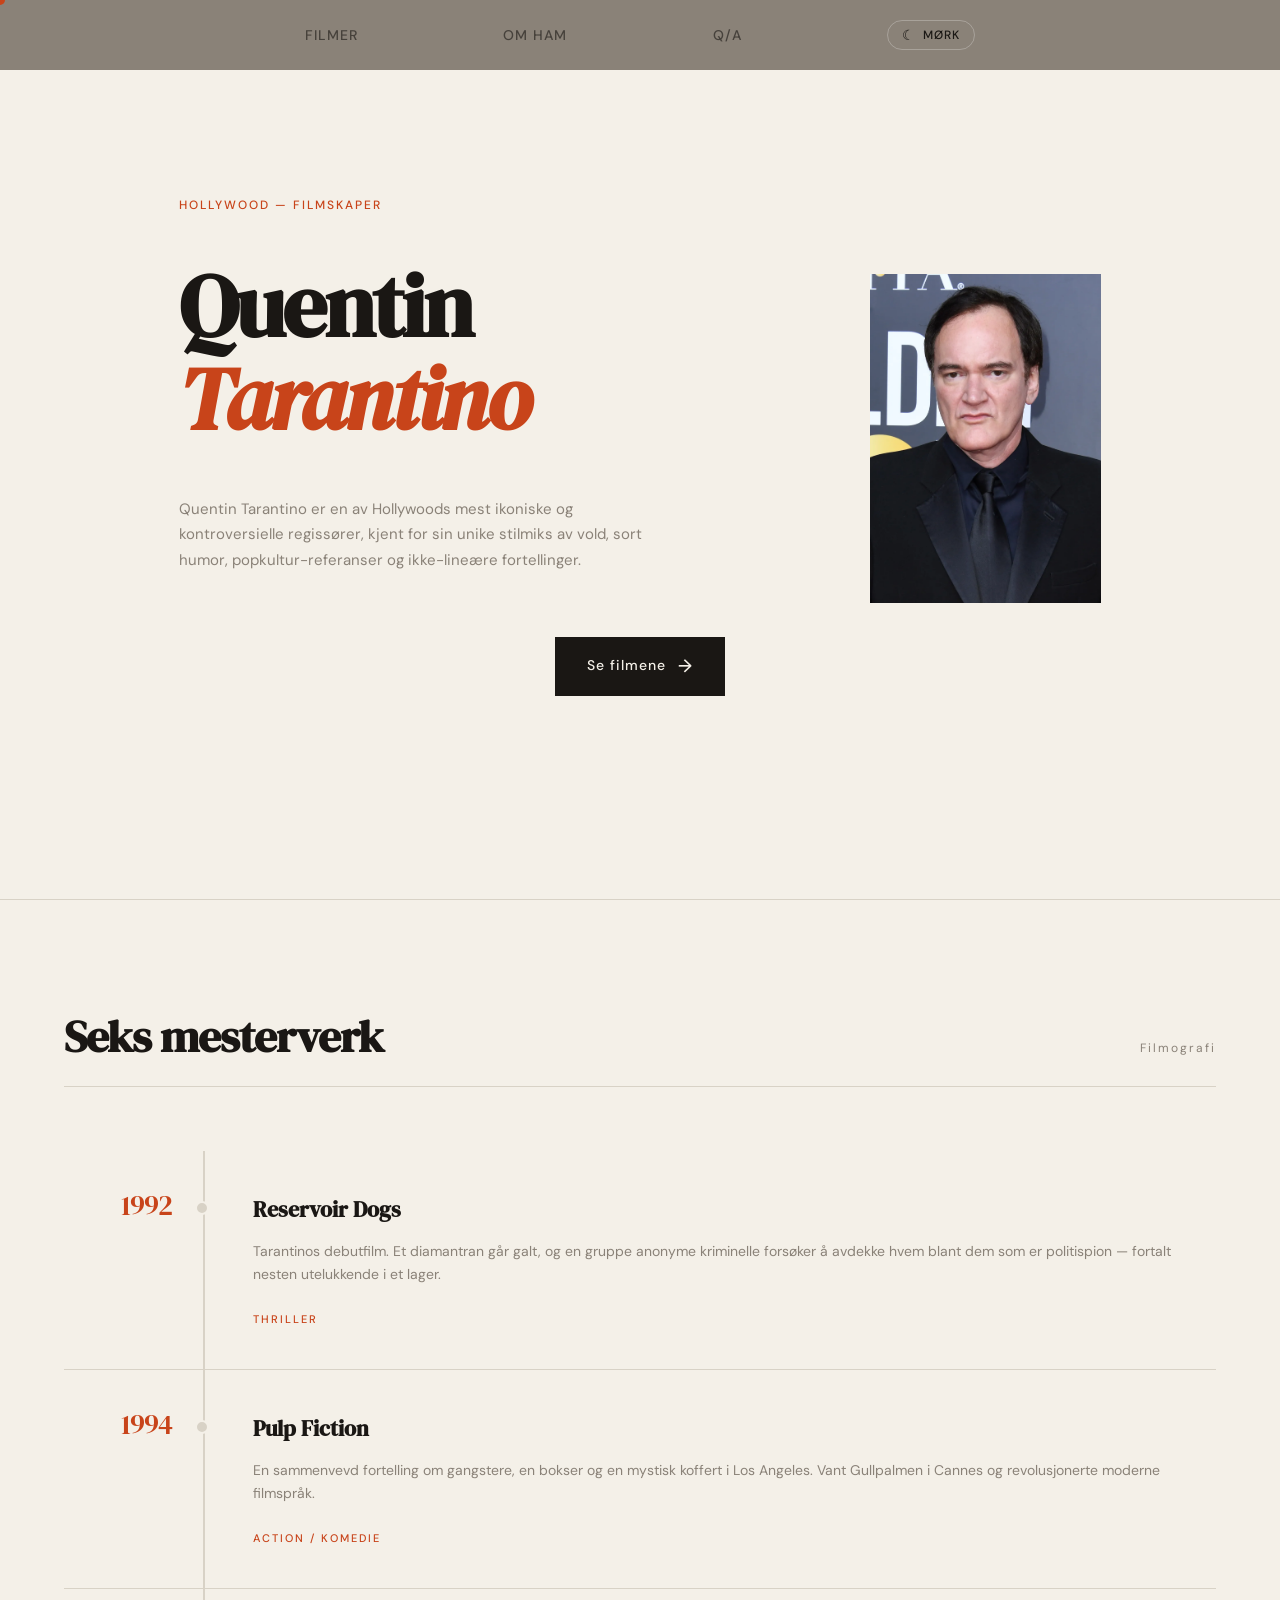
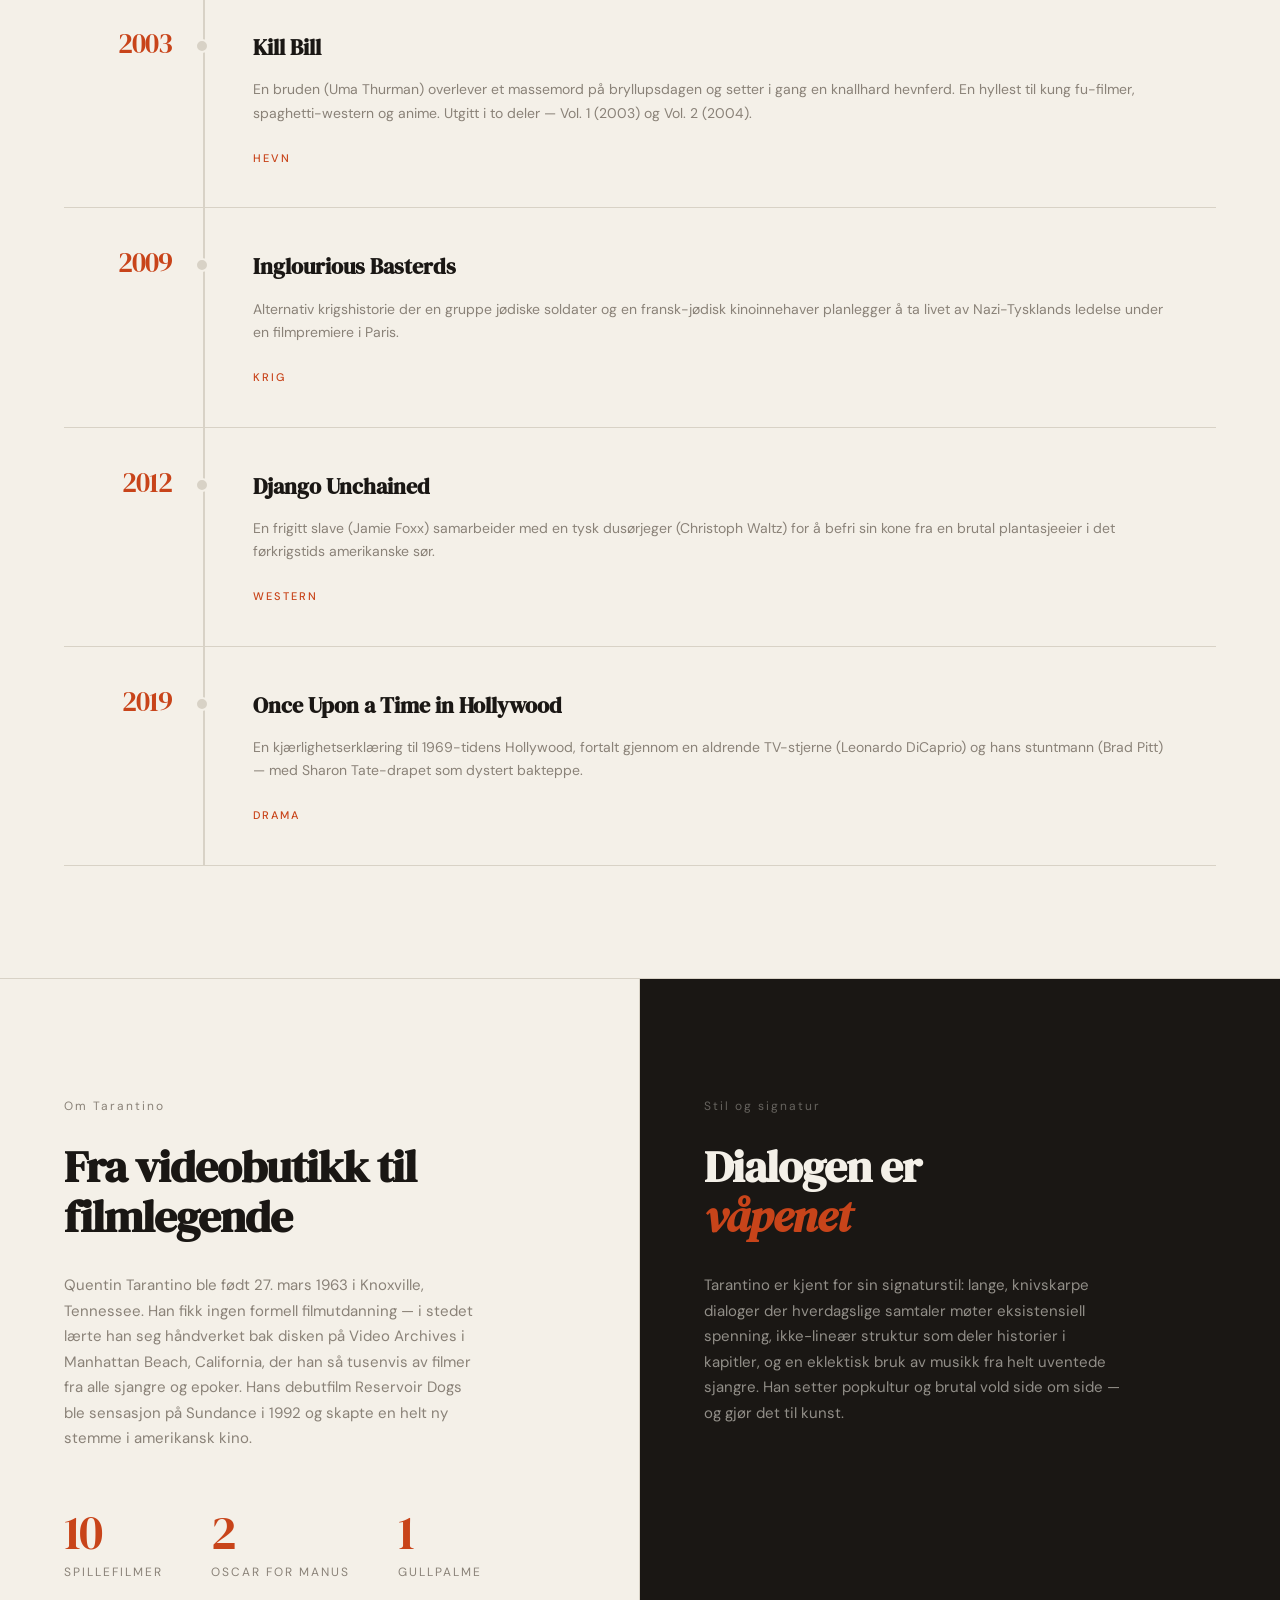
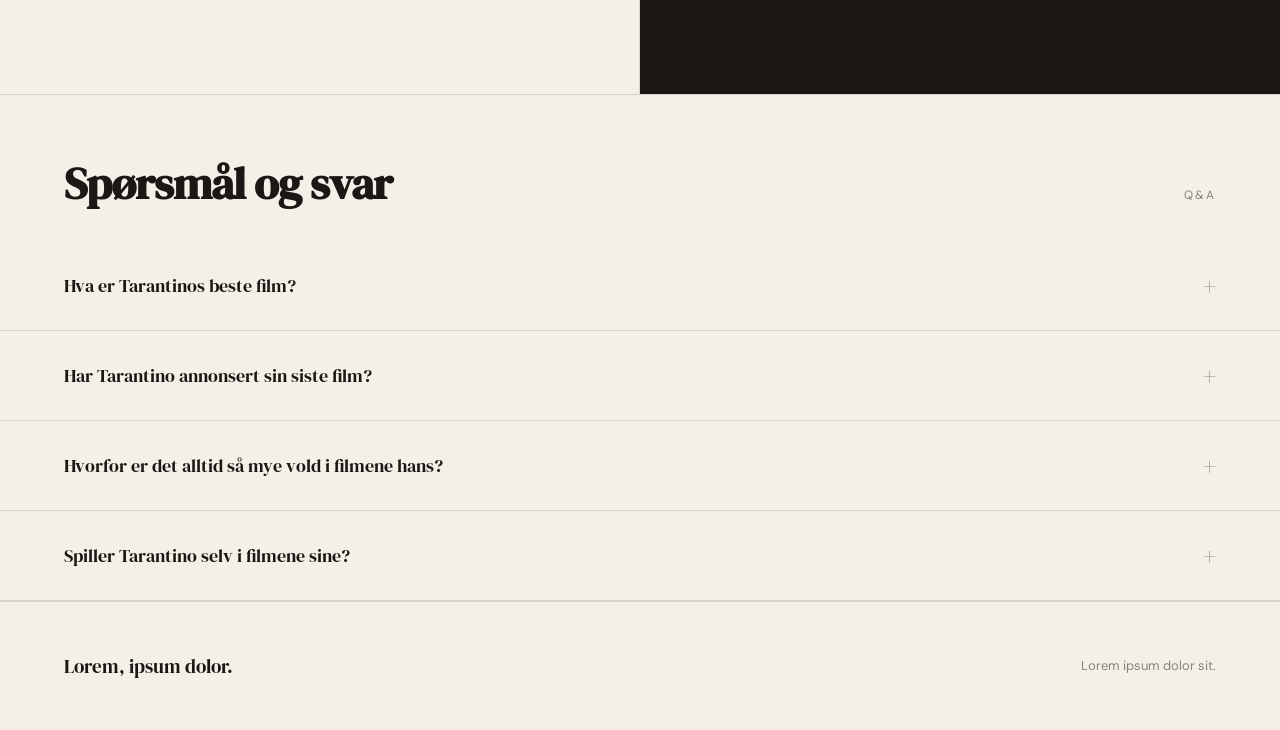
==== commit b4dd6b6b: "." ====
--- a/index.html
+++ b/index.html
@@ -1,5 +1,5 @@
 <!DOCTYPE html>
-<html lang="no" data-theme="light">
+<html lang="no" data-theme="lys">
 
 <head>
     <meta charset="UTF-8">
@@ -8,672 +8,7 @@
     <link
         href="https://fonts.googleapis.com/css2?family=DM+Serif+Display:ital@0;1&family=DM+Sans:wght@300;400;500&display=swap"
         rel="stylesheet">
-    <style>
-        *,
-        *::before,
-        *::after {
-            box-sizing: border-box;
-            margin: 0;
-            padding: 0;
-        }
-
-        :root {
-            --ink: #1a1714;
-            --paper: #f4f0e8;
-            --accent: #c8441a;
-            --muted: #8a8278;
-            --border: #d8d2c6;
-            --card-hover: #ffffff;
-            --nav-bg: #8a8278;
-        }
-
-        [data-theme="dark"] {
-            --ink: #f4f0e8;
-            --paper: #0f0d0b;
-            --accent: #e05a2b;
-            --muted: #6b6560;
-            --border: #2a2520;
-            --card-hover: #1a1714;
-            --nav-bg: #1a1614;
-        }
-
-        html {
-            scroll-behavior: smooth;
-        }
-
-        body {
-            background: var(--paper);
-            color: var(--ink);
-            font-family: 'DM Sans', sans-serif;
-            font-size: 16px;
-            line-height: 1.7;
-            cursor: none;
-            transition: background 0.4s ease, color 0.4s ease;
-        }
-
-        .peker {
-            position: fixed;
-            width: 10px;
-            height: 10px;
-            background: var(--accent);
-            border-radius: 50%;
-            pointer-events: none;
-            z-index: 9999;
-            transform: translate(-50%, -50%);
-            transition: width 0.2s ease, height 0.2s ease;
-        }
-
-        .peker.big {
-            width: 40px;
-            height: 40px;
-            background: none;
-            border: 2px solid var(--accent);
-        }
-
-        nav {
-            position: fixed;
-            top: 0;
-            left: 0;
-            right: 0;
-            display: flex;
-            align-items: center;
-            justify-content: center;
-            padding: 20px 40px;
-            z-index: 100;
-            background-color: var(--nav-bg);
-            transition: background-color 0.4s ease;
-        }
-
-        .nav-links {
-            display: flex;
-            justify-content: space-evenly;
-            list-style: none;
-            align-items: center;
-            width: 80%;
-        }
-
-        .nav-links a {
-            text-decoration: none;
-            color: var(--ink);
-            font-size: 14px;
-            font-weight: 500;
-            letter-spacing: 1px;
-            text-transform: uppercase;
-            opacity: 0.6;
-            transition: opacity 0.2s, color 0.4s;
-        }
-
-        .nav-links a:hover {
-            opacity: 1;
-        }
-
-        .theme-btn {
-            background: none;
-            border: 1px solid rgba(255, 255, 255, 0.25);
-            border-radius: 999px;
-            padding: 6px 14px;
-            display: flex;
-            align-items: center;
-            gap: 7px;
-            cursor: none;
-            font-family: 'DM Sans', sans-serif;
-            font-size: 12px;
-            font-weight: 500;
-            letter-spacing: 1px;
-            text-transform: uppercase;
-            color: var(--ink);
-            transition: border-color 0.2s, background 0.2s, color 0.4s;
-            white-space: nowrap;
-        }
-
-        .theme-btn:hover {
-            background: rgba(255, 255, 255, 0.12);
-            border-color: rgba(255, 255, 255, 0.5);
-        }
-
-        .theme-btn .icon {
-            font-size: 14px;
-            line-height: 1;
-        }
-
-        .hero {
-            min-height: 100vh;
-            display: flex;
-            align-items: center;
-            flex-direction: column;
-            justify-content: center;
-            border-bottom: 1px solid var(--border);
-            transition: border-color 0.4s;
-        }
-
-        #txtbilde {
-            display: flex;
-            justify-content: space-evenly;
-            align-items: center;
-            width: 100%;
-            padding: 0 64px;
-        }
-
-        #tarantino {
-            max-width: 20%;
-            margin-top: 100px;
-        }
-
-        .hero-txt {
-            padding-top: 40px;
-            display: flex;
-            flex-direction: column;
-            align-items: flex-start;
-            width: 50%;
-            gap: 20px;
-        }
-
-        .hero-tag {
-            font-size: 12px;
-            letter-spacing: 2px;
-            text-transform: uppercase;
-            color: var(--accent);
-            font-weight: 500;
-            margin-bottom: 24px;
-        }
-
-        h1 {
-            font-family: 'DM Serif Display', serif;
-            font-size: 88px;
-            line-height: 1.05;
-            letter-spacing: -3px;
-            margin-bottom: 32px;
-        }
-
-        h1 .italic {
-            font-style: italic;
-            color: var(--accent);
-        }
-
-        .hero-desc {
-            color: var(--muted);
-            font-size: 15px;
-            margin-bottom: 48px;
-            max-width: 480px;
-        }
-
-        .btn {
-            display: inline-flex;
-            align-items: center;
-            gap: 12px;
-            background: var(--ink);
-            color: var(--paper);
-            text-decoration: none;
-            padding: 14px 32px;
-            font-size: 14px;
-            font-weight: 500;
-            letter-spacing: 1px;
-            transition: background 0.2s, gap 0.2s, color 0.4s;
-            width: fit-content;
-            margin-top: 16px;
-            margin-bottom: 48px;
-        }
-
-        .btn:hover {
-            background: var(--accent);
-            gap: 20px;
-        }
-
-        .btn-arrow {
-            font-size: 18px;
-        }
-
-        .section {
-            padding: 112px 64px;
-        }
-
-        .section-header {
-            display: flex;
-            align-items: baseline;
-            justify-content: space-between;
-            margin-bottom: 64px;
-            border-bottom: 1px solid var(--border);
-            padding-bottom: 24px;
-            transition: border-color 0.4s;
-        }
-
-        h2 {
-            font-family: 'DM Serif Display', serif;
-            font-size: 45px;
-            letter-spacing: -1px;
-            line-height: 1.1;
-        }
-
-        .section-num {
-            font-size: 12px;
-            color: var(--muted);
-            letter-spacing: 2px;
-            transition: color 0.4s;
-        }
-
-        .timeline {
-            position: relative;
-            display: flex;
-            flex-direction: column;
-        }
-
-        .timeline::before {
-            content: '';
-            position: absolute;
-            left: 139px;
-            top: 0;
-            bottom: 0;
-            width: 1px;
-            background: var(--border);
-            transition: background 0.4s;
-        }
-
-        .work-card {
-            display: grid;
-            grid-template-columns: 140px 1fr;
-            border-bottom: 1px solid var(--border);
-            transition: background 0.3s, border-color 0.4s;
-            position: relative;
-            overflow: hidden;
-        }
-
-        .work-card::after {
-            content: '';
-            position: absolute;
-            top: 0;
-            left: 0;
-            bottom: 0;
-            width: 3px;
-            background: var(--accent);
-            transform: scaleY(0);
-            transform-origin: top;
-            transition: transform 0.35s ease;
-        }
-
-        .work-card:hover {
-            background: var(--card-hover);
-        }
-
-        .work-card:hover::after {
-            transform: scaleY(1);
-        }
-
-        .card-year-col {
-            padding: 40px 32px 40px 0;
-            display: flex;
-            flex-direction: column;
-            align-items: flex-end;
-            justify-content: flex-start;
-            position: relative;
-        }
-
-        .card-year-col::after {
-            content: '';
-            position: absolute;
-            right: -5px;
-            top: 48px;
-            width: 9px;
-            height: 9px;
-            border-radius: 50%;
-            background: var(--border);
-            border: 2px solid var(--paper);
-            transition: background 0.3s, border-color 0.4s;
-        }
-
-        .work-card:hover .card-year-col::after {
-            background: var(--accent);
-        }
-
-        .work-img {
-            height: 500px;
-            width: 100%;
-            display: none;
-            padding: 10px;
-            object-fit: cover;
-        }
-
-        .card-content {
-            padding: 40px 40px 40px 48px;
-            border-left: 1px solid var(--border);
-            transition: border-color 0.4s;
-            display: flex;
-            flex-direction: column;
-        }
-
-        .card-year {
-            font-family: 'DM Serif Display', serif;
-            font-size: 28px;
-            color: var(--accent);
-            letter-spacing: -1px;
-            line-height: 1;
-        }
-
-        .card-title {
-            font-family: 'DM Serif Display', serif;
-            font-size: 22px;
-            letter-spacing: 0px;
-            margin-bottom: 12px;
-        }
-
-        .card-body {
-            font-size: 14px;
-            color: var(--muted);
-            line-height: 1.65;
-        }
-
-        .card-tag {
-            display: inline-block;
-            margin-top: 24px;
-            font-size: 11px;
-            letter-spacing: 2px;
-            text-transform: uppercase;
-            color: var(--accent);
-            font-weight: 500;
-        }
-
-        .about {
-            display: grid;
-            grid-template-columns: 1fr 1fr;
-            border-top: 1px solid var(--border);
-            transition: border-color 0.4s;
-        }
-
-        .about-left {
-            padding: 112px 64px;
-            border-right: 1px solid var(--border);
-            transition: border-color 0.4s;
-        }
-
-        .about-right {
-            padding: 112px 64px;
-            background: var(--ink);
-            color: var(--paper);
-            transition: background 0.4s, color 0.4s;
-        }
-
-        .about-right h2 {
-            color: var(--paper);
-            transition: color 0.4s;
-        }
-
-        .about-text {
-            margin-top: 32px;
-            font-size: 15px;
-            color: var(--muted);
-            max-width: 420px;
-        }
-
-        .about-right .about-text {
-            color: rgba(244, 240, 232, 0.55);
-        }
-
-        [data-theme="dark"] .about-right {
-            background: #f4f0e8;
-            color: #1a1714;
-        }
-
-        [data-theme="dark"] .about-right h2 {
-            color: #1a1714;
-        }
-
-        [data-theme="dark"] .about-right .about-text {
-            color: rgba(26, 23, 20, 0.55);
-        }
-
-        [data-theme="dark"] .about-right .section-num {
-            color: rgba(26, 23, 20, 0.35);
-        }
-
-        [data-theme="dark"] .about-right span[style] {
-            color: #e05a2b !important;
-        }
-
-        .stat-row {
-            display: flex;
-            gap: 48px;
-            margin-top: 56px;
-        }
-
-        .stat-val {
-            font-family: 'DM Serif Display', serif;
-            font-size: 48px;
-            letter-spacing: -2px;
-            line-height: 1;
-            color: var(--accent);
-        }
-
-        .stat-label {
-            font-size: 12px;
-            letter-spacing: 2px;
-            text-transform: uppercase;
-            color: var(--muted);
-            margin-top: 6px;
-        }
-
-        .faq {
-            border-top: 1px solid var(--border);
-            transition: border-color 0.4s;
-        }
-
-        .faq-item {
-            border-bottom: 1px solid var(--border);
-            overflow: hidden;
-            transition: border-color 0.4s;
-        }
-
-        .faq-q {
-            width: 100%;
-            background: none;
-            border: none;
-            padding: 28px 64px;
-            display: flex;
-            justify-content: space-between;
-            align-items: center;
-            font-family: 'DM Serif Display', serif;
-            font-size: 18px;
-            cursor: none;
-            text-align: left;
-            color: var(--ink);
-            transition: color 0.2s;
-        }
-
-        .faq-q:hover {
-            color: var(--accent);
-        }
-
-        .faq-icon {
-            font-size: 24px;
-            font-weight: 300;
-            transition: transform 0.3s ease, color 0.2s;
-            color: var(--muted);
-            flex-shrink: 0;
-        }
-
-        .faq-item.open .faq-icon {
-            transform: rotate(45deg);
-            color: var(--accent);
-        }
-
-        .faq-a {
-            max-height: 0;
-            overflow: hidden;
-            transition: max-height 0.4s ease;
-        }
-
-        .faq-item.open .faq-a {
-            max-height: 200px;
-        }
-
-        .faq-a-inner {
-            padding: 0 64px 32px;
-            font-size: 14px;
-            color: var(--muted);
-            max-width: 640px;
-        }
-
-        footer {
-            border-top: 1px solid var(--border);
-            padding: 48px 64px;
-            display: flex;
-            justify-content: space-between;
-            align-items: center;
-            transition: border-color 0.4s;
-        }
-
-        .footer-logo {
-            font-family: 'DM Serif Display', serif;
-            font-size: 19px;
-            color: var(--ink);
-            transition: color 0.4s;
-        }
-
-        .footer-copy {
-            font-size: 13px;
-            color: var(--muted);
-            transition: color 0.4s;
-        }
-
-        @media (max-width: 900px) {
-            body {
-                cursor: auto;
-            }
-
-            .peker {
-                display: none;
-            }
-
-            nav {
-                padding: 16px 20px;
-            }
-
-            .nav-links {
-                gap: 16px;
-                width: 100%;
-            }
-
-            .nav-links li:not(:last-child) {
-                display: none;
-            }
-
-            #txtbilde {
-                flex-direction: column;
-                align-items: center;
-                padding: 0 24px;
-                gap: 32px;
-            }
-
-            #tarantino {
-                display: none;
-            }
-
-            .hero-txt {
-                width: 100%;
-                align-items: center;
-                text-align: center;
-                padding-top: 100px;
-            }
-
-            h1 {
-                font-size: 52px;
-            }
-
-            .hero-desc {
-                max-width: 100%;
-            }
-
-            .btn {
-                margin-bottom: 32px;
-            }
-
-            .section {
-                padding: 64px 24px;
-            }
-
-            .section-header {
-                flex-direction: column;
-                gap: 8px;
-                margin-bottom: 40px;
-            }
-
-            h2 {
-                font-size: 32px;
-            }
-
-            .timeline::before {
-                display: none;
-            }
-
-            .work-card {
-                grid-template-columns: 1fr;
-            }
-
-            .card-year-col {
-                padding: 24px 24px 0;
-                align-items: flex-start;
-            }
-
-            .card-year-col::after {
-                display: none;
-            }
-
-            .card-content {
-                padding: 12px 24px 32px;
-                border-left: none;
-                border-top: 1px solid var(--border);
-            }
-
-            .work-img {
-                height: 260px;
-            }
-
-            .about {
-                grid-template-columns: 1fr;
-            }
-
-            .about-left {
-                padding: 64px 24px;
-                border-right: none;
-                border-bottom: 1px solid var(--border);
-            }
-
-            .about-right {
-                padding: 64px 24px;
-            }
-
-            .about-text {
-                max-width: 100%;
-            }
-
-            .stat-row {
-                gap: 24px;
-                flex-wrap: wrap;
-            }
-
-            .stat-val {
-                font-size: 36px;
-            }
-
-            .faq-q {
-                padding: 20px 24px;
-                font-size: 16px;
-            }
-
-            .faq-a-inner {
-                padding: 0 24px 24px;
-            }
-
-            footer {
-                padding: 32px 24px;
-                flex-direction: column;
-                gap: 8px;
-                text-align: center;
-            }
-
-            .faq>div:first-child {
-                padding: 40px 24px 0 !important;
-            }
-        }
-    </style>
+    <link rel="stylesheet" href="index.css">
 </head>
 
 <body>
@@ -684,7 +19,7 @@
         <ul class="nav-links">
             <li><a href="#filmer">Filmer</a></li>
             <li><a href="#about">Om ham</a></li>
-            <li><a href="#faq">Q/A</a></li>
+            <li><a href="#qa">Q/A</a></li>
             <li>
                 <button class="theme-btn" id="themeBtn" aria-label="Bytt tema">
                     <span class="icon" id="themeIcon">☽</span>
@@ -714,7 +49,7 @@
             <span class="section-num">Filmografi</span>
         </div>
         <div class="timeline">
-            <div class="work-card">
+            <div class="film-card">
                 <div class="card-year-col">
                     <span class="card-year">1992</span>
                 </div>
@@ -723,11 +58,11 @@
                     <p class="card-body">Tarantinos debutfilm. Et diamantran går galt, og en gruppe anonyme kriminelle
                         forsøker å avdekke hvem blant dem som er politispion — fortalt nesten utelukkende i et lager.
                     </p>
-                    <span class="card-tag">Krim / Noir</span>
-                    <img src="bilder/reservoir-dogs-4kuhd-viavision-tarantino-2.jpg" alt="" class="work-img">
-                </div>
-            </div>
-            <div class="work-card">
+                    <span class="card-tag">Thriller</span>
+                    <img src="bilder/reservoir-dogs-4kuhd-viavision-tarantino-2.jpg" alt="" class="film-img">
+                </div>
+            </div>
+            <div class="film-card">
                 <div class="card-year-col">
                     <span class="card-year">1994</span>
                 </div>
@@ -735,12 +70,12 @@
                     <h3 class="card-title">Pulp Fiction</h3>
                     <p class="card-body">En sammenvevd fortelling om gangstere, en bokser og en mystisk koffert i Los
                         Angeles. Vant Gullpalmen i Cannes og revolusjonerte moderne filmspråk.</p>
-                    <span class="card-tag">Krim / Thriller</span>
+                    <span class="card-tag">Action / Komedie</span>
                     <img src="bilder/Pulp-Fiction.mkv_snapshot_01.53.26_2022.12.07_21.05.13-scaled.jpg" alt=""
-                        class="work-img">
-                </div>
-            </div>
-            <div class="work-card">
+                        class="film-img">
+                </div>
+            </div>
+            <div class="film-card">
                 <div class="card-year-col">
                     <span class="card-year">2003</span>
                 </div>
@@ -749,11 +84,11 @@
                     <p class="card-body">En bruden (Uma Thurman) overlever et massemord på bryllupsdagen og setter i
                         gang en knallhard hevnferd. En hyllest til kung fu-filmer, spaghetti-western og anime. Utgitt i
                         to deler — Vol. 1 (2003) og Vol. 2 (2004).</p>
-                    <span class="card-tag">Action / Hevn</span>
-                    <img src="bilder/images.jpg" alt="" class="work-img">
-                </div>
-            </div>
-            <div class="work-card">
+                    <span class="card-tag">Hevn</span>
+                    <img src="bilder/images.jpg" alt="" class="film-img">
+                </div>
+            </div>
+            <div class="film-card">
                 <div class="card-year-col">
                     <span class="card-year">2009</span>
                 </div>
@@ -761,11 +96,11 @@
                     <h3 class="card-title">Inglourious Basterds</h3>
                     <p class="card-body">Alternativ krigshistorie der en gruppe jødiske soldater og en fransk-jødisk
                         kinoinnehaver planlegger å ta livet av Nazi-Tysklands ledelse under en filmpremiere i Paris.</p>
-                    <span class="card-tag">Krig / Alternativ historie</span>
-                    <img src="bilder/thumb-1920-1124676.jpg" alt="" class="work-img">
-                </div>
-            </div>
-            <div class="work-card">
+                    <span class="card-tag">Krig</span>
+                    <img src="bilder/thumb-1920-1124676.jpg" alt="" class="film-img">
+                </div>
+            </div>
+            <div class="film-card">
                 <div class="card-year-col">
                     <span class="card-year">2012</span>
                 </div>
@@ -773,12 +108,12 @@
                     <h3 class="card-title">Django Unchained</h3>
                     <p class="card-body">En frigitt slave (Jamie Foxx) samarbeider med en tysk dusørjeger (Christoph
                         Waltz) for å befri sin kone fra en brutal plantasjeeier i det førkrigstids amerikanske sør.</p>
-                    <span class="card-tag">Western / Drama</span>
+                    <span class="card-tag">Western</span>
                     <img src="bilder/1468133148-dcdc91c47cce1f34b38ed0641f5e10f5ffb8e667_NO.webp" alt=""
-                        class="work-img">
-                </div>
-            </div>
-            <div class="work-card">
+                        class="film-img">
+                </div>
+            </div>
+            <div class="film-card">
                 <div class="card-year-col">
                     <span class="card-year">2019</span>
                 </div>
@@ -787,8 +122,9 @@
                     <p class="card-body">En kjærlighetserklæring til 1969-tidens Hollywood, fortalt gjennom en aldrende
                         TV-stjerne (Leonardo DiCaprio) og hans stuntmann (Brad Pitt) — med Sharon Tate-drapet som
                         dystert bakteppe.</p>
-                    <span class="card-tag">Drama / Nostalgi</span>
-                    <img src="bilder/28box-superJumbo.jpg" alt="" class="work-img">
+                    <span class="card-tag">Drama</span>
+                    <img src="bilder/28box-superJumbo.jpg" alt="" class="film-img">
+
                 </div>
             </div>
         </div>
@@ -828,40 +164,40 @@
         </div>
     </section>
 
-    <section id="faq" class="faq">
+    <section id="qa" class="qa">
         <div style="padding:64px 64px 0;display:flex;justify-content:space-between;align-items:baseline">
             <h2>Spørsmål og svar</h2>
             <span class="section-num">Q&A</span>
         </div>
-        <div class="faq-item" style="margin-top:32px">
-            <button class="faq-q">Hva er Tarantinos beste film? <span class="faq-icon">+</span></button>
-            <div class="faq-a">
-                <div class="faq-a-inner">Det er selvsagt en smakssak, men Pulp Fiction fra 1994 regnes av mange
+        <div class="qa-item" style="margin-top:32px">
+            <button class="qa-q">Hva er Tarantinos beste film? <span class="qa-icon">+</span></button>
+            <div class="qa-a">
+                <div class="qa-a-inner">Det er selvsagt en smakssak, men Pulp Fiction fra 1994 regnes av mange
                     kritikere og filmfans som hans absolutte mesterverk. Filmen vant Gullpalmen i Cannes og er jevnlig
                     på lister over tidenes beste filmer.</div>
             </div>
         </div>
-        <div class="faq-item">
-            <button class="faq-q">Har Tarantino annonsert sin siste film? <span class="faq-icon">+</span></button>
-            <div class="faq-a">
-                <div class="faq-a-inner">Tarantino har lenge sagt at han vil avslutte karrieren etter ti spillefilmer.
+        <div class="qa-item">
+            <button class="qa-q">Har Tarantino annonsert sin siste film? <span class="qa-icon">+</span></button>
+            <div class="qa-a">
+                <div class="qa-a-inner">Tarantino har lenge sagt at han vil avslutte karrieren etter ti spillefilmer.
                     Once Upon a Time in Hollywood (2019) er nummer ni. Han har snakket om et prosjekt kalt «The Movie
                     Critic», men status er per 2026 fortsatt uklar.</div>
             </div>
         </div>
-        <div class="faq-item">
-            <button class="faq-q">Hvorfor er det alltid så mye vold i filmene hans? <span
-                    class="faq-icon">+</span></button>
-            <div class="faq-a">
-                <div class="faq-a-inner">Tarantino bruker vold bevisst som stilistisk virkemiddel, ikke kun for
+        <div class="qa-item">
+            <button class="qa-q">Hvorfor er det alltid så mye vold i filmene hans? <span
+                    class="qa-icon">+</span></button>
+            <div class="qa-a">
+                <div class="qa-a-inner">Tarantino bruker vold bevisst som stilistisk virkemiddel, ikke kun for
                     sjokkeffekt. Han ser på det som en del av filmhistoriens tradisjon — fra spaghetti-western til kung
                     fu — og bruker det gjerne for å skape svart humor eller understreke moralske konsekvenser.</div>
             </div>
         </div>
-        <div class="faq-item">
-            <button class="faq-q">Spiller Tarantino selv i filmene sine? <span class="faq-icon">+</span></button>
-            <div class="faq-a">
-                <div class="faq-a-inner">Ja, Tarantino har en tradisjon for å dukke opp i egne filmer i mindre roller. I
+        <div class="qa-item">
+            <button class="qa-q">Spiller Tarantino selv i filmene sine? <span class="qa-icon">+</span></button>
+            <div class="qa-a">
+                <div class="qa-a-inner">Ja, Tarantino har en tradisjon for å dukke opp i egne filmer i mindre roller. I
                     Pulp Fiction spiller han Jimmy, i Reservoir Dogs er han Mr. Brown, og i Inglourious Basterds dukker
                     han opp i en liten scene som soldat.</div>
             </div>
@@ -873,62 +209,7 @@
         <span class="footer-copy">Lorem ipsum dolor sit.</span>
     </footer>
 
-    <script>
-        const peker = document.getElementById('peker-id');
-        document.addEventListener('mousemove', e => {
-            peker.style.left = e.clientX + 'px';
-            peker.style.top = e.clientY + 'px';
-        });
-        document.querySelectorAll('a, button, .work-card').forEach(el => {
-            el.addEventListener('mouseenter', () => peker.classList.add('big'));
-            el.addEventListener('mouseleave', () => peker.classList.remove('big'));
-        });
-
-        document.querySelectorAll('.faq-q').forEach(btn => {
-            btn.addEventListener('click', () => {
-                const item = btn.closest('.faq-item');
-                const isOpen = item.classList.contains('open');
-                document.querySelectorAll('.faq-item.open').forEach(i => i.classList.remove('open'));
-                if (!isOpen) item.classList.add('open');
-            });
-        });
-
-        document.querySelectorAll('.work-card').forEach(film => {
-            film.addEventListener('click', () => {
-                const img = film.querySelector('.work-img');
-                if (img.style.display === 'block') {
-                    img.style.display = 'none';
-                } else {
-                    document.querySelectorAll('.work-img').forEach(i => i.style.display = 'none');
-                    img.style.display = 'block';
-                }
-            });
-        });
-
-        const html = document.documentElement;
-        const themeBtn = document.getElementById('themeBtn');
-        const themeIcon = document.getElementById('themeIcon');
-        const themeLabel = document.getElementById('themeLabel');
-
-        const saved = localStorage.getItem('theme') || 'light';
-        setTheme(saved);
-
-        themeBtn.addEventListener('click', () => {
-            setTheme(html.dataset.theme === 'light' ? 'dark' : 'light');
-        });
-
-        function setTheme(t) {
-            html.dataset.theme = t;
-            localStorage.setItem('theme', t);
-            if (t === 'dark') {
-                themeIcon.textContent = '☀';
-                themeLabel.textContent = 'Lys';
-            } else {
-                themeIcon.textContent = '☾';
-                themeLabel.textContent = 'Mørk';
-            }
-        }
-    </script>
+    <script src="index.js"></script>
 </body>
 
 </html>
--- a/index.css
+++ b/index.css
@@ -0,0 +1,662 @@
+* {
+    box-sizing: border-box;
+    margin: 0;
+    padding: 0;
+}
+
+
+
+:root {
+    --ink: #1a1714;
+    --paper: #f4f0e8;
+    --accent: #c8441a;
+    --muted: #8a8278;
+    --border: #d8d2c6;
+    --card-hover: #ffffff;
+    --nav-bg: #8a8278;
+}
+
+[data-theme="mørk"] {
+    --ink: #f4f0e8;
+    --paper: #0f0d0b;
+    --accent: #e05a2b;
+    --muted: #6b6560;
+    --border: #2a2520;
+    --card-hover: #1a1714;
+    --nav-bg: #1a1614;
+}
+
+
+body {
+    background: var(--paper);
+    color: var(--ink);
+    font-family: 'DM Sans', sans-serif;
+    font-size: 16px;
+    line-height: 1.7;
+    cursor: none;
+    transition: background 0.4s ease, color 0.4s ease;
+}
+
+.peker {
+    position: fixed;
+    width: 10px;
+    height: 10px;
+    background: var(--accent);
+    border-radius: 50%;
+    pointer-events: none;
+    z-index: 9999;
+    transform: translate(-50%, -50%);
+    transition: width 0.2s ease, height 0.2s ease;
+}
+
+.peker.big {
+    width: 40px;
+    height: 40px;
+    background: none;
+    border: 2px solid var(--accent);
+}
+
+nav {
+    position: fixed;
+    top: 0;
+    left: 0;
+    right: 0;
+    display: flex;
+    align-items: center;
+    justify-content: center;
+    padding: 20px 40px;
+    z-index: 100;
+    background-color: var(--nav-bg);
+    transition: background-color 0.4s ease;
+}
+
+.nav-links {
+    display: flex;
+    justify-content: space-evenly;
+    list-style: none;
+    align-items: center;
+    width: 80%;
+}
+
+.nav-links a {
+    text-decoration: none;
+    color: var(--ink);
+    font-size: 14px;
+    font-weight: 500;
+    letter-spacing: 1px;
+    text-transform: uppercase;
+    opacity: 0.6;
+    transition: opacity 0.2s, color 0.4s;
+}
+
+.nav-links a:hover {
+    opacity: 1;
+}
+
+.theme-btn {
+    background: none;
+    border: 1px solid rgba(255, 255, 255, 0.25);
+    border-radius: 999px;
+    padding: 6px 14px;
+    display: flex;
+    align-items: center;
+    gap: 7px;
+    cursor: none;
+    font-family: 'DM Sans', sans-serif;
+    font-size: 12px;
+    font-weight: 500;
+    letter-spacing: 1px;
+    text-transform: uppercase;
+    color: var(--ink);
+    transition: border-color 0.2s, background 0.2s, color 0.4s;
+    white-space: nowrap;
+}
+
+.theme-btn:hover {
+    background: rgba(255, 255, 255, 0.12);
+    border-color: rgba(255, 255, 255, 0.5);
+}
+
+.theme-btn .icon {
+    font-size: 14px;
+    line-height: 1;
+}
+
+.hero {
+    min-height: 100vh;
+    display: flex;
+    align-items: center;
+    flex-direction: column;
+    justify-content: center;
+    border-bottom: 1px solid var(--border);
+    transition: border-color 0.4s;
+}
+
+#txtbilde {
+    display: flex;
+    justify-content: space-evenly;
+    align-items: center;
+    width: 100%;
+    padding: 0 64px;
+}
+
+#tarantino {
+    max-width: 20%;
+    margin-top: 100px;
+}
+
+.hero-txt {
+    padding-top: 40px;
+    display: flex;
+    flex-direction: column;
+    align-items: flex-start;
+    width: 50%;
+    gap: 20px;
+}
+
+.hero-tag {
+    font-size: 12px;
+    letter-spacing: 2px;
+    text-transform: uppercase;
+    color: var(--accent);
+    font-weight: 500;
+    margin-bottom: 24px;
+}
+
+h1 {
+    font-family: 'DM Serif Display', serif;
+    font-size: 88px;
+    line-height: 1.05;
+    letter-spacing: -3px;
+    margin-bottom: 32px;
+}
+
+h1 .italic {
+    font-style: italic;
+    color: var(--accent);
+}
+
+.hero-desc {
+    color: var(--muted);
+    font-size: 15px;
+    margin-bottom: 48px;
+    max-width: 480px;
+}
+
+.btn {
+    display: inline-flex;
+    align-items: center;
+    gap: 12px;
+    background: var(--ink);
+    color: var(--paper);
+    text-decoration: none;
+    padding: 14px 32px;
+    font-size: 14px;
+    font-weight: 500;
+    letter-spacing: 1px;
+    transition: background 0.2s, gap 0.2s, color 0.4s;
+    width: fit-content;
+    margin-top: 16px;
+    margin-bottom: 48px;
+}
+
+.btn:hover {
+    background: var(--accent);
+    gap: 20px;
+}
+
+.btn-arrow {
+    font-size: 18px;
+}
+
+.section {
+    padding: 112px 64px;
+}
+
+.section-header {
+    display: flex;
+    align-items: baseline;
+    justify-content: space-between;
+    margin-bottom: 64px;
+    border-bottom: 1px solid var(--border);
+    padding-bottom: 24px;
+    transition: border-color 0.4s;
+}
+
+h2 {
+    font-family: 'DM Serif Display', serif;
+    font-size: 45px;
+    letter-spacing: -1px;
+    line-height: 1.1;
+}
+
+.section-num {
+    font-size: 12px;
+    color: var(--muted);
+    letter-spacing: 2px;
+    transition: color 0.4s;
+}
+
+.timeline {
+    position: relative;
+    display: flex;
+    flex-direction: column;
+}
+
+.timeline::before {
+    content: '';
+    position: absolute;
+    left: 139px;
+    top: 0;
+    bottom: 0;
+    width: 1px;
+    background: var(--border);
+    transition: background 0.4s;
+}
+
+.film-card {
+    display: grid;
+    grid-template-columns: 140px 1fr;
+    border-bottom: 1px solid var(--border);
+    transition: background 0.3s, border-color 0.4s;
+    position: relative;
+    overflow: hidden;
+}
+
+.film-card::after {
+    content: '';
+    position: absolute;
+    top: 0;
+    left: 0;
+    bottom: 0;
+    width: 3px;
+    background: var(--accent);
+    transform: scaleY(0);
+    transform-origin: top;
+    transition: transform 0.35s ease;
+}
+
+.film-card:hover {
+    background: var(--card-hover);
+}
+
+.film-card:hover::after {
+    transform: scaleY(1);
+}
+
+.card-year-col {
+    padding: 40px 32px 40px 0;
+    display: flex;
+    flex-direction: column;
+    align-items: flex-end;
+    justify-content: flex-start;
+    position: relative;
+}
+
+.card-year-col::after {
+    content: '';
+    position: absolute;
+    right: -5px;
+    top: 50px;
+    width: 10px;
+    height: 10px;
+    border-radius: 50%;
+    background: var(--border);
+    border: 2px solid var(--paper);
+    transition: background 0.3s, border-color 0.4s;
+}
+
+.film-card:hover .card-year-col::after {
+    background: var(--accent);
+}
+
+.film-img {
+    height: 500px;
+    width: 100%;
+    display: none;
+    padding: 10px;
+    object-fit: cover;
+    transition: 1s ease-in;
+}
+
+.card-content {
+    padding: 40px 40px 40px 48px;
+    border-left: 1px solid var(--border);
+    transition: border-color 0.4s;
+    display: flex;
+    flex-direction: column;
+}
+
+.card-year {
+    font-family: 'DM Serif Display', serif;
+    font-size: 28px;
+    color: var(--accent);
+    letter-spacing: -1px;
+    line-height: 1;
+}
+
+.card-title {
+    font-family: 'DM Serif Display', serif;
+    font-size: 22px;
+    letter-spacing: 0px;
+    margin-bottom: 12px;
+}
+
+.card-body {
+    font-size: 14px;
+    color: var(--muted);
+    line-height: 1.65;
+}
+
+.card-tag {
+    display: inline-block;
+    margin-top: 24px;
+    font-size: 11px;
+    letter-spacing: 2px;
+    text-transform: uppercase;
+    color: var(--accent);
+    font-weight: 500;
+}
+
+.about {
+    display: grid;
+    grid-template-columns: 1fr 1fr;
+    border-top: 1px solid var(--border);
+    transition: border-color 0.4s;
+}
+
+.about-left {
+    padding: 112px 64px;
+    border-right: 1px solid var(--border);
+    transition: border-color 0.4s;
+}
+
+.about-right {
+    padding: 112px 64px;
+    background: var(--ink);
+    color: var(--paper);
+    transition: background 0.4s, color 0.4s;
+}
+
+.about-right h2 {
+    color: var(--paper);
+    transition: color 0.4s;
+}
+
+.about-text {
+    margin-top: 32px;
+    font-size: 15px;
+    color: var(--muted);
+    max-width: 420px;
+}
+
+.about-right .about-text {
+    color: rgba(244, 240, 232, 0.55);
+}
+
+[data-theme="mørk"] .about-right {
+    background: #f4f0e8;
+    color: #1a1714;
+}
+
+[data-theme="mørk"] .about-right h2 {
+    color: #1a1714;
+}
+
+[data-theme="mørk"] .about-right .about-text {
+    color: rgba(26, 23, 20, 0.55);
+}
+
+[data-theme="mørk"] .about-right .section-num {
+    color: rgba(26, 23, 20, 0.35);
+}
+
+[data-theme="mørk"] .about-right span[style] {
+    color: #e05a2b !important;
+}
+
+.stat-row {
+    display: flex;
+    gap: 48px;
+    margin-top: 56px;
+}
+
+.stat-val {
+    font-family: 'DM Serif Display', serif;
+    font-size: 48px;
+    letter-spacing: -2px;
+    line-height: 1;
+    color: var(--accent);
+}
+
+.stat-label {
+    font-size: 12px;
+    letter-spacing: 2px;
+    text-transform: uppercase;
+    color: var(--muted);
+    margin-top: 6px;
+}
+
+.qa {
+    border-top: 1px solid var(--border);
+    transition: border-color 0.4s;
+}
+
+.qa-item {
+    border-bottom: 1px solid var(--border);
+    overflow: hidden;
+    transition: border-color 0.4s;
+}
+
+.qa-q {
+    width: 100%;
+    background: none;
+    border: none;
+    padding: 28px 64px;
+    display: flex;
+    justify-content: space-between;
+    align-items: center;
+    font-family: 'DM Serif Display', serif;
+    font-size: 18px;
+    cursor: none;
+    text-align: left;
+    color: var(--ink);
+    transition: color 0.2s;
+}
+
+.qa-q:hover {
+    color: var(--accent);
+}
+
+.qa-icon {
+    font-size: 24px;
+    font-weight: 300;
+    transition: transform 0.3s ease, color 0.2s;
+    color: var(--muted);
+    flex-shrink: 0;
+}
+
+.qa-item.open .qa-icon {
+    transform: rotate(45deg);
+    color: var(--accent);
+}
+
+.qa-a {
+    max-height: 0;
+    overflow: hidden;
+    transition: max-height 0.4s ease;
+}
+
+.qa-item.open .qa-a {
+    max-height: 200px;
+}
+
+.qa-a-inner {
+    padding: 0 64px 32px;
+    font-size: 14px;
+    color: var(--muted);
+    max-width: 640px;
+}
+
+footer {
+    border-top: 1px solid var(--border);
+    padding: 48px 64px;
+    display: flex;
+    justify-content: space-between;
+    align-items: center;
+    transition: border-color 0.4s;
+}
+
+.footer-logo {
+    font-family: 'DM Serif Display', serif;
+    font-size: 19px;
+    color: var(--ink);
+    transition: color 0.4s;
+}
+
+.footer-copy {
+    font-size: 13px;
+    color: var(--muted);
+    transition: color 0.4s;
+}
+
+@media (max-width: 900px) {
+    body {
+        cursor: auto;
+    }
+
+    .peker {
+        display: none;
+    }
+
+    nav {
+        padding: 16px 20px;
+    }
+
+    .nav-links {
+        gap: 16px;
+        width: 100%;
+    }
+
+    .nav-links li:not(:last-child) {
+        display: none;
+    }
+
+    #txtbilde {
+        flex-direction: column;
+        align-items: center;
+        padding: 0 24px;
+        gap: 32px;
+    }
+
+    #tarantino {
+        display: none;
+    }
+
+    .hero-txt {
+        width: 100%;
+        align-items: center;
+        text-align: center;
+        padding-top: 100px;
+    }
+
+    h1 {
+        font-size: 52px;
+    }
+
+    .hero-desc {
+        max-width: 100%;
+    }
+
+    .btn {
+        margin-bottom: 32px;
+    }
+
+    .section {
+        padding: 64px 24px;
+    }
+
+    .section-header {
+        flex-direction: column;
+        gap: 8px;
+        margin-bottom: 40px;
+    }
+
+    h2 {
+        font-size: 32px;
+    }
+
+    .timeline::before {
+        display: none;
+    }
+
+    .film-card {
+        grid-template-columns: 1fr;
+    }
+
+    .card-year-col {
+        padding: 24px 24px 0;
+        align-items: flex-start;
+    }
+
+    .card-year-col::after {
+        display: none;
+    }
+
+    .card-content {
+        padding: 12px 24px 32px;
+        border-left: none;
+        border-top: 1px solid var(--border);
+    }
+
+    .film-img {
+        height: 260px;
+    }
+
+    .about {
+        grid-template-columns: 1fr;
+    }
+
+    .about-left {
+        padding: 64px 24px;
+        border-right: none;
+        border-bottom: 1px solid var(--border);
+    }
+
+    .about-right {
+        padding: 64px 24px;
+    }
+
+    .about-text {
+        max-width: 100%;
+    }
+
+    .stat-row {
+        gap: 24px;
+        flex-wrap: wrap;
+    }
+
+    .stat-val {
+        font-size: 36px;
+    }
+
+    .qa-q {
+        padding: 20px 24px;
+        font-size: 16px;
+    }
+
+    .qa-a-inner {
+        padding: 0 24px 24px;
+    }
+
+    footer {
+        padding: 32px 24px;
+        flex-direction: column;
+        gap: 8px;
+        text-align: center;
+    }
+
+    .qa>div:first-child {
+        padding: 40px 24px 0 !important;
+    }
+}
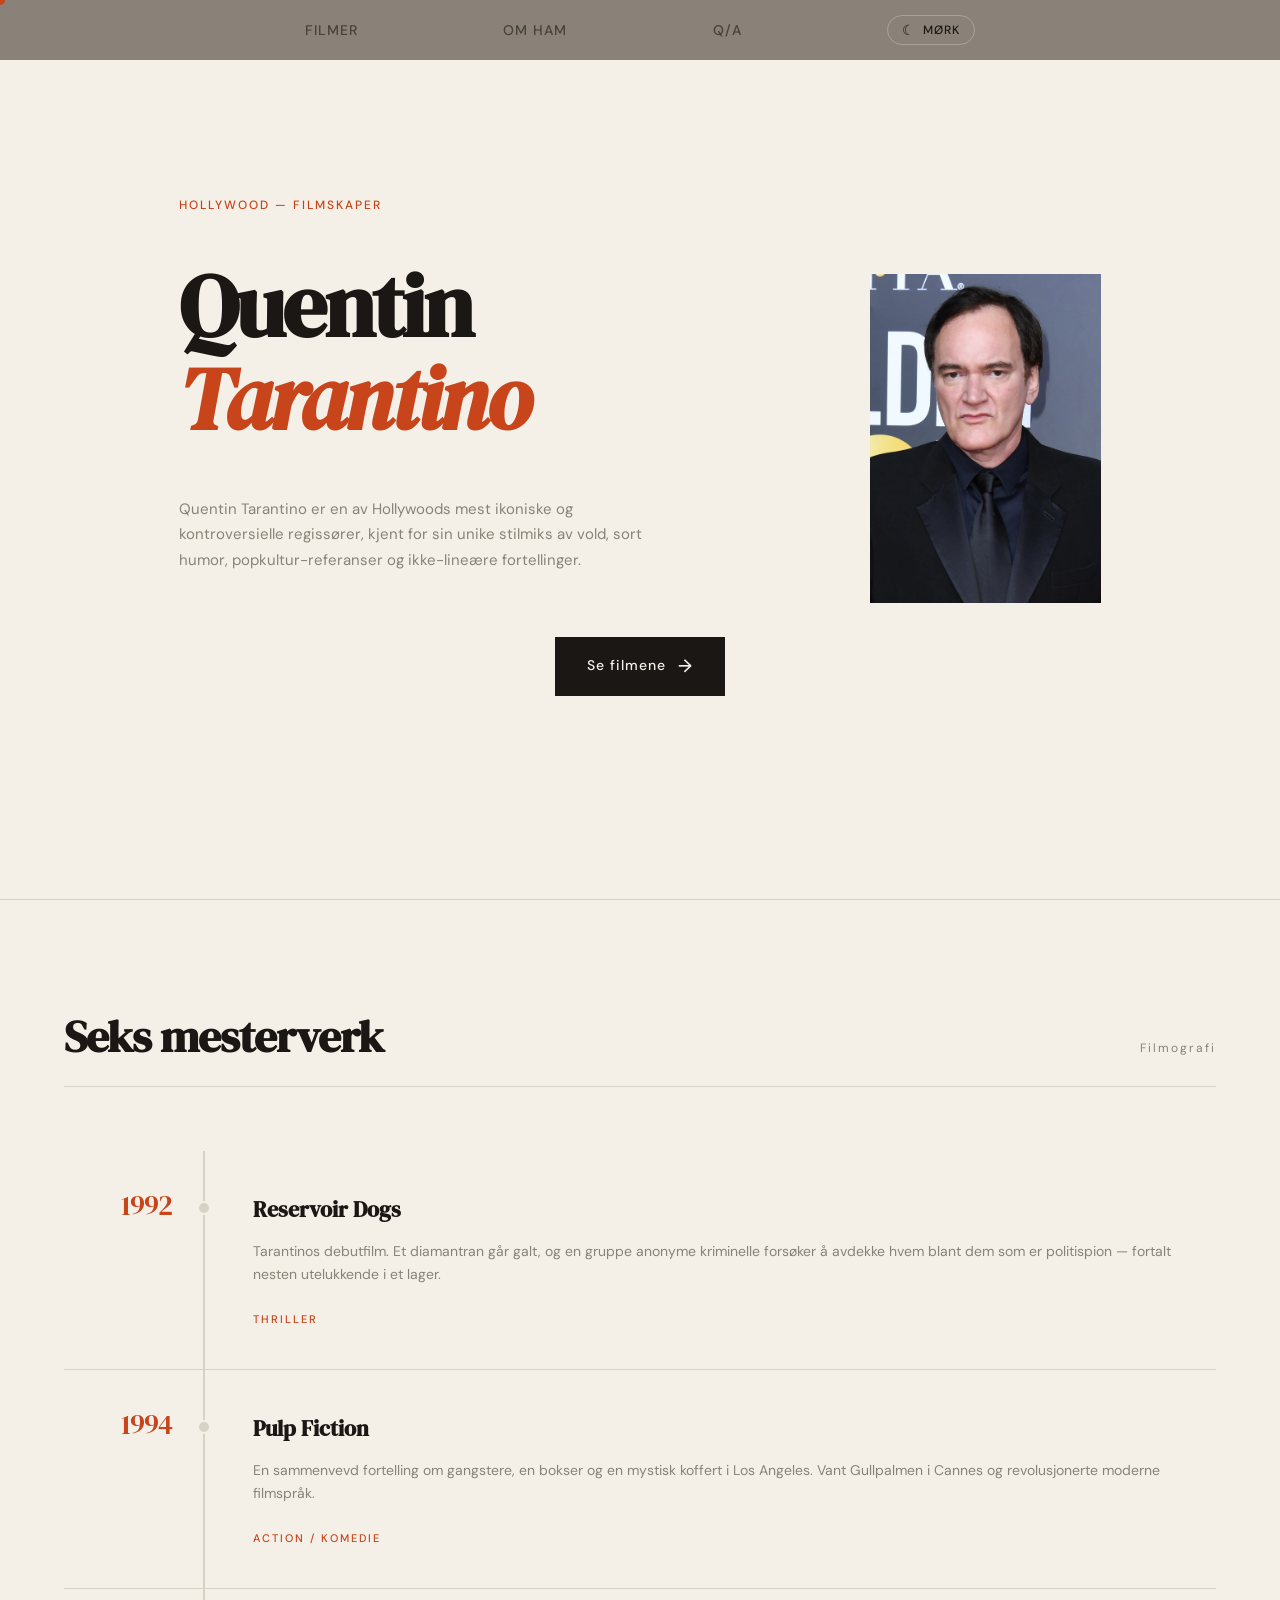
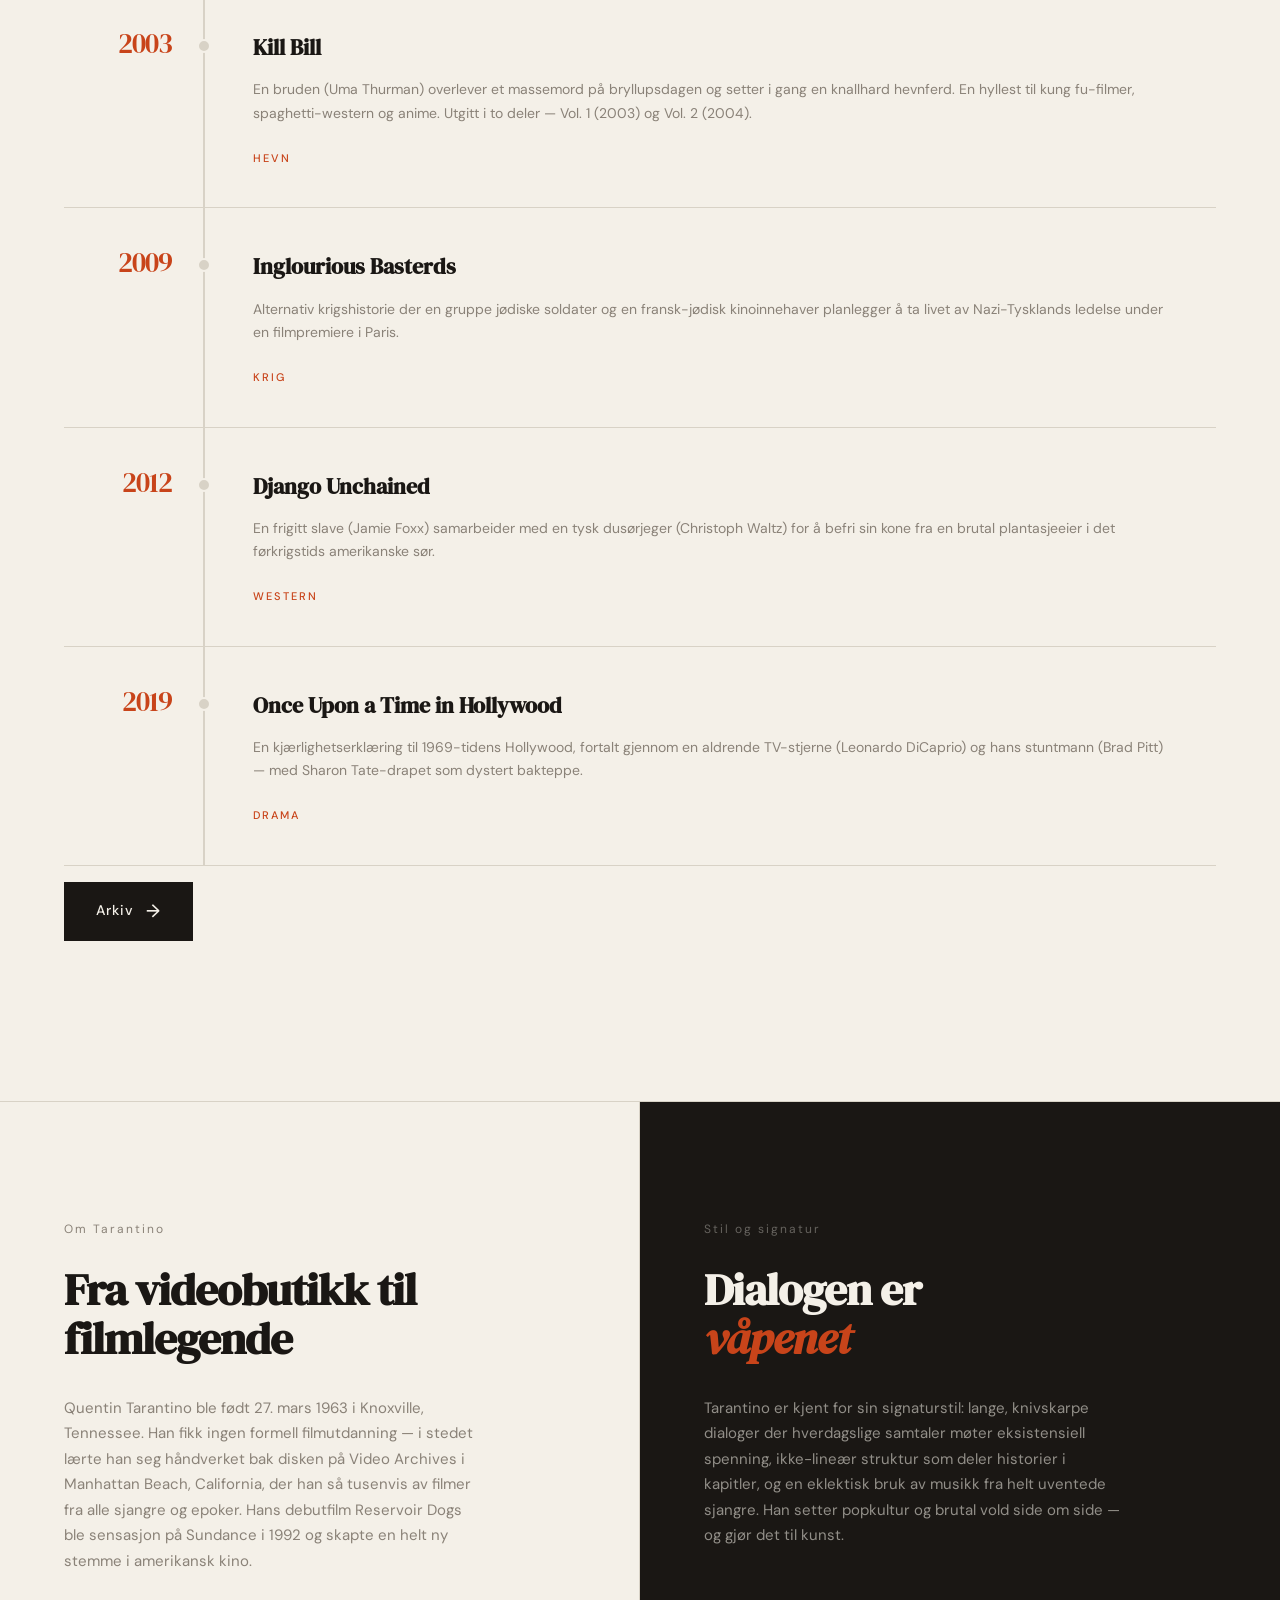
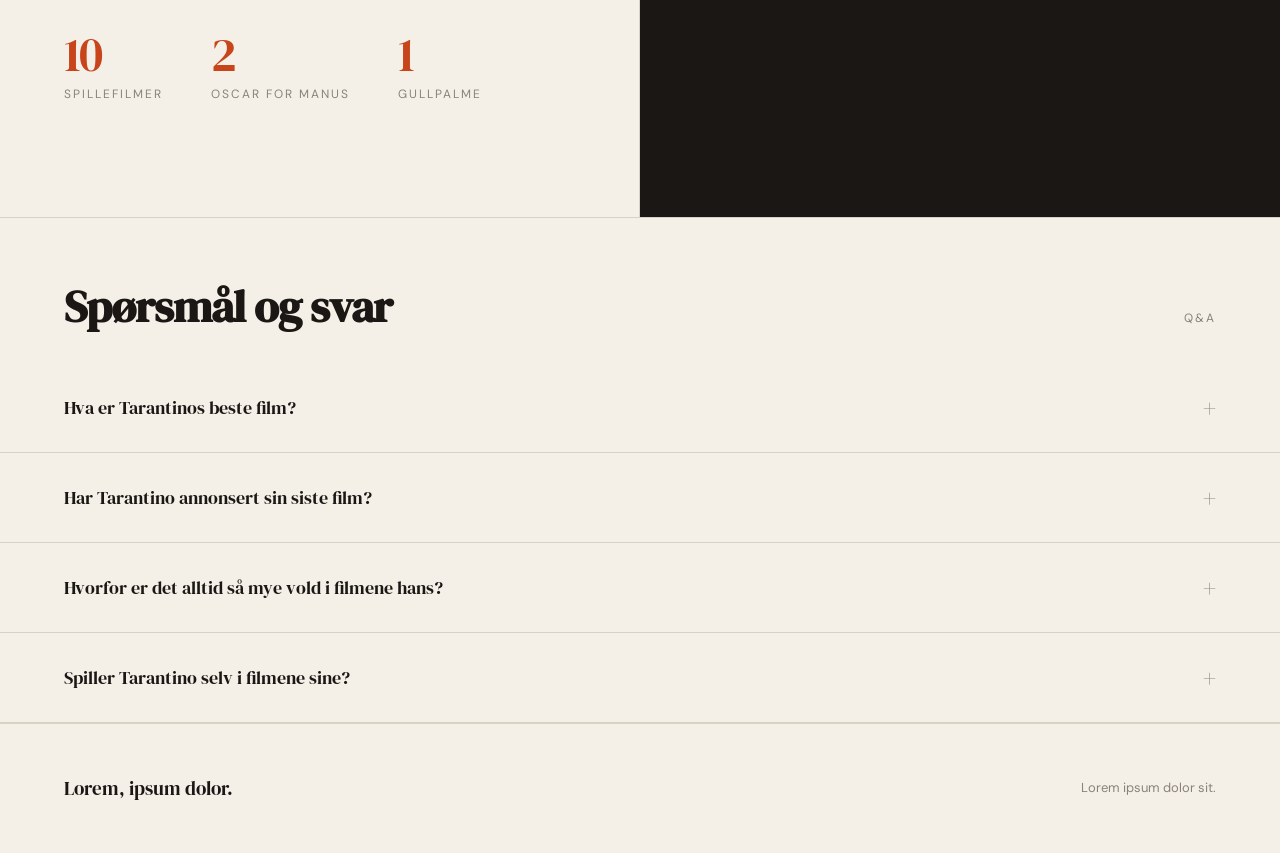
==== commit 4af90d50: "." ====
--- a/index.html
+++ b/index.html
@@ -128,7 +128,13 @@
                 </div>
             </div>
         </div>
-    </section>
+        
+
+
+        <a href="arkiv.html" class="btn" id="arkivbtn">Arkiv <span class="btn-arrow">→</span></a>
+
+    </section>
+
 
     <section class="about" id="about">
         <div class="about-left">
--- a/index.css
+++ b/index.css
@@ -14,16 +14,18 @@
     --border: #d8d2c6;
     --card-hover: #ffffff;
     --nav-bg: #8a8278;
+    --btn-clr: #c8441a;
 }
 
 [data-theme="mørk"] {
     --ink: #f4f0e8;
     --paper: #0f0d0b;
-    --accent: #e05a2b;
+    --accent: #51c81a;
     --muted: #6b6560;
     --border: #2a2520;
     --card-hover: #1a1714;
     --nav-bg: #1a1614;
+    --btn-clr: #51c81a;
 }
 
 
@@ -64,7 +66,7 @@
     display: flex;
     align-items: center;
     justify-content: center;
-    padding: 20px 40px;
+    padding: 15px 40px;
     z-index: 100;
     background-color: var(--nav-bg);
     transition: background-color 0.4s ease;
@@ -209,6 +211,11 @@
     font-size: 18px;
 }
 
+#arkivbtn {
+    align-self: center;
+    justify-self: center;
+}
+
 .section {
     padding: 112px 64px;
 }
@@ -296,7 +303,7 @@
 .card-year-col::after {
     content: '';
     position: absolute;
-    right: -5px;
+    right: -6.5px;
     top: 50px;
     width: 10px;
     height: 10px;
@@ -316,8 +323,10 @@
     display: none;
     padding: 10px;
     object-fit: cover;
-    transition: 1s ease-in;
-}
+    filter: opacity(0);
+    transform: opacity 1s;
+}
+
 
 .card-content {
     padding: 40px 40px 40px 48px;
@@ -411,9 +420,7 @@
     color: rgba(26, 23, 20, 0.35);
 }
 
-[data-theme="mørk"] .about-right span[style] {
-    color: #e05a2b !important;
-}
+
 
 .stat-row {
     display: flex;
@@ -656,7 +663,4 @@
         text-align: center;
     }
 
-    .qa>div:first-child {
-        padding: 40px 24px 0 !important;
-    }
 }
